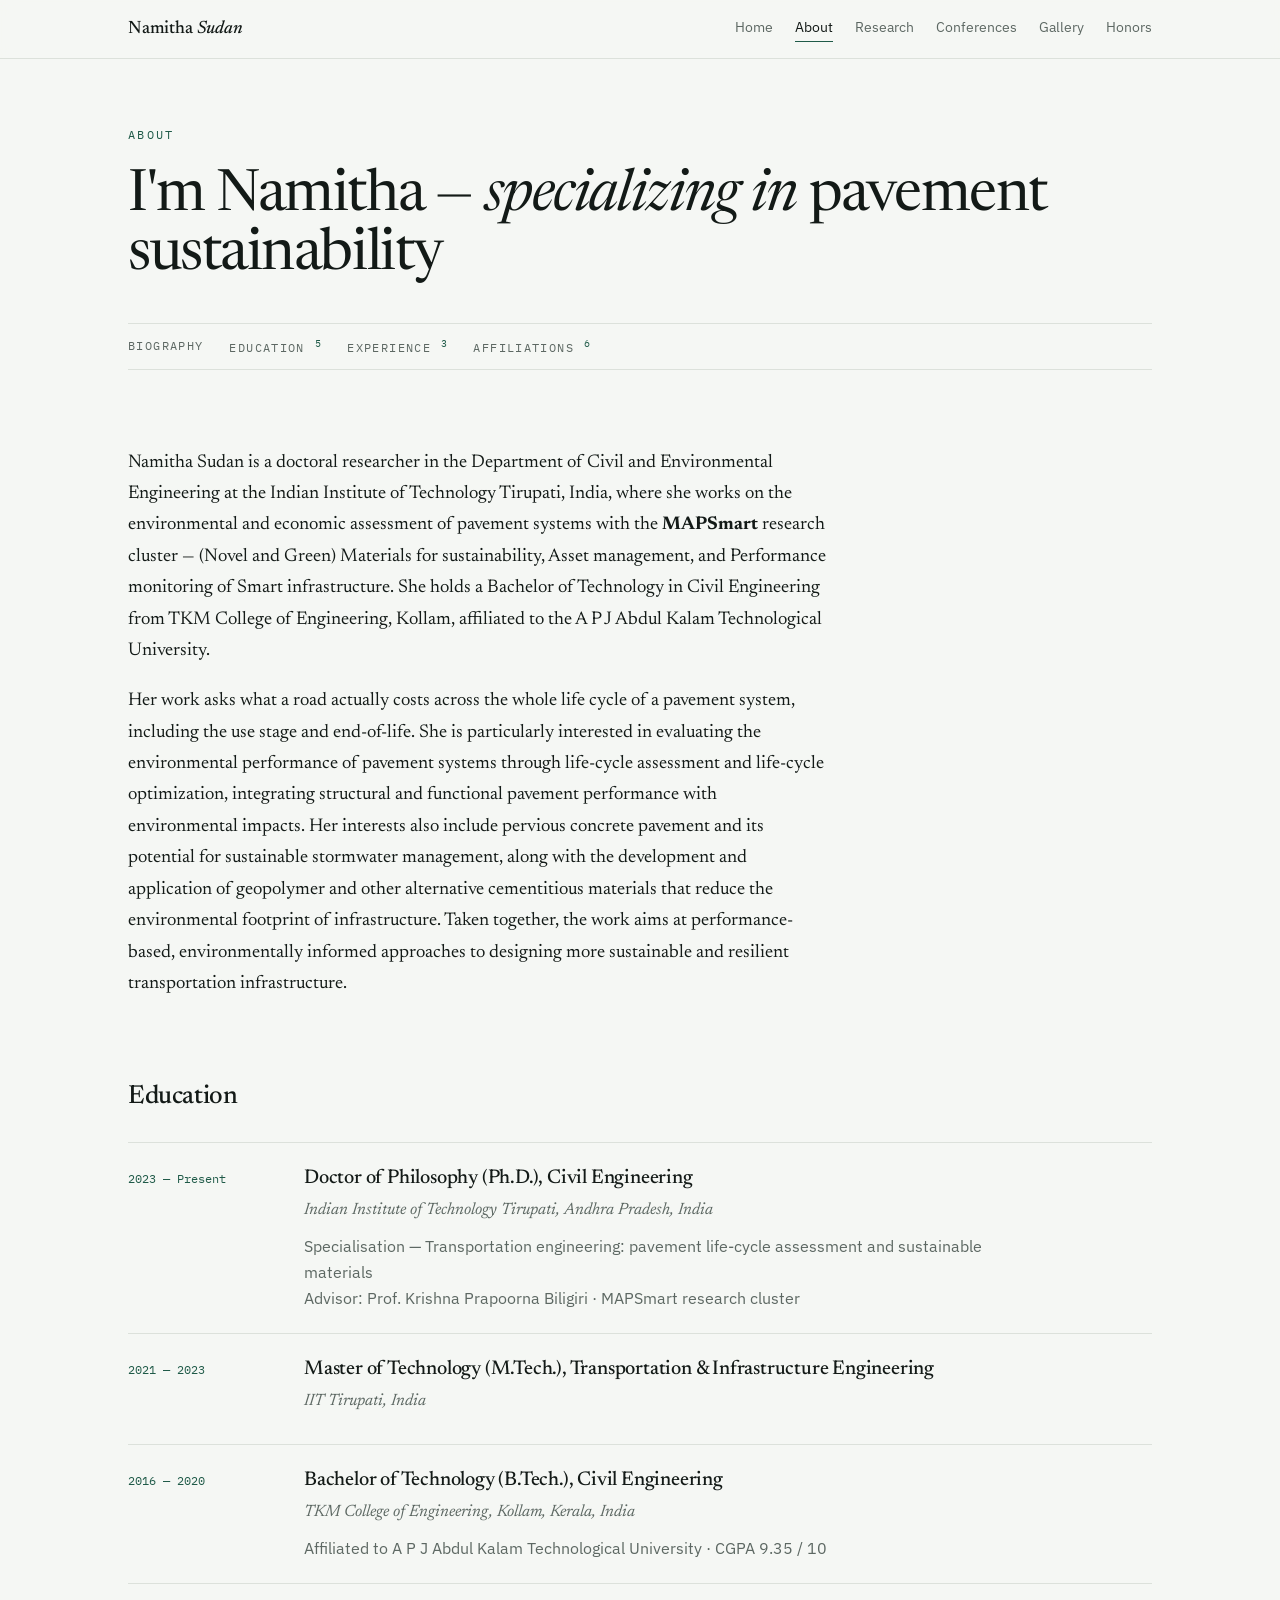
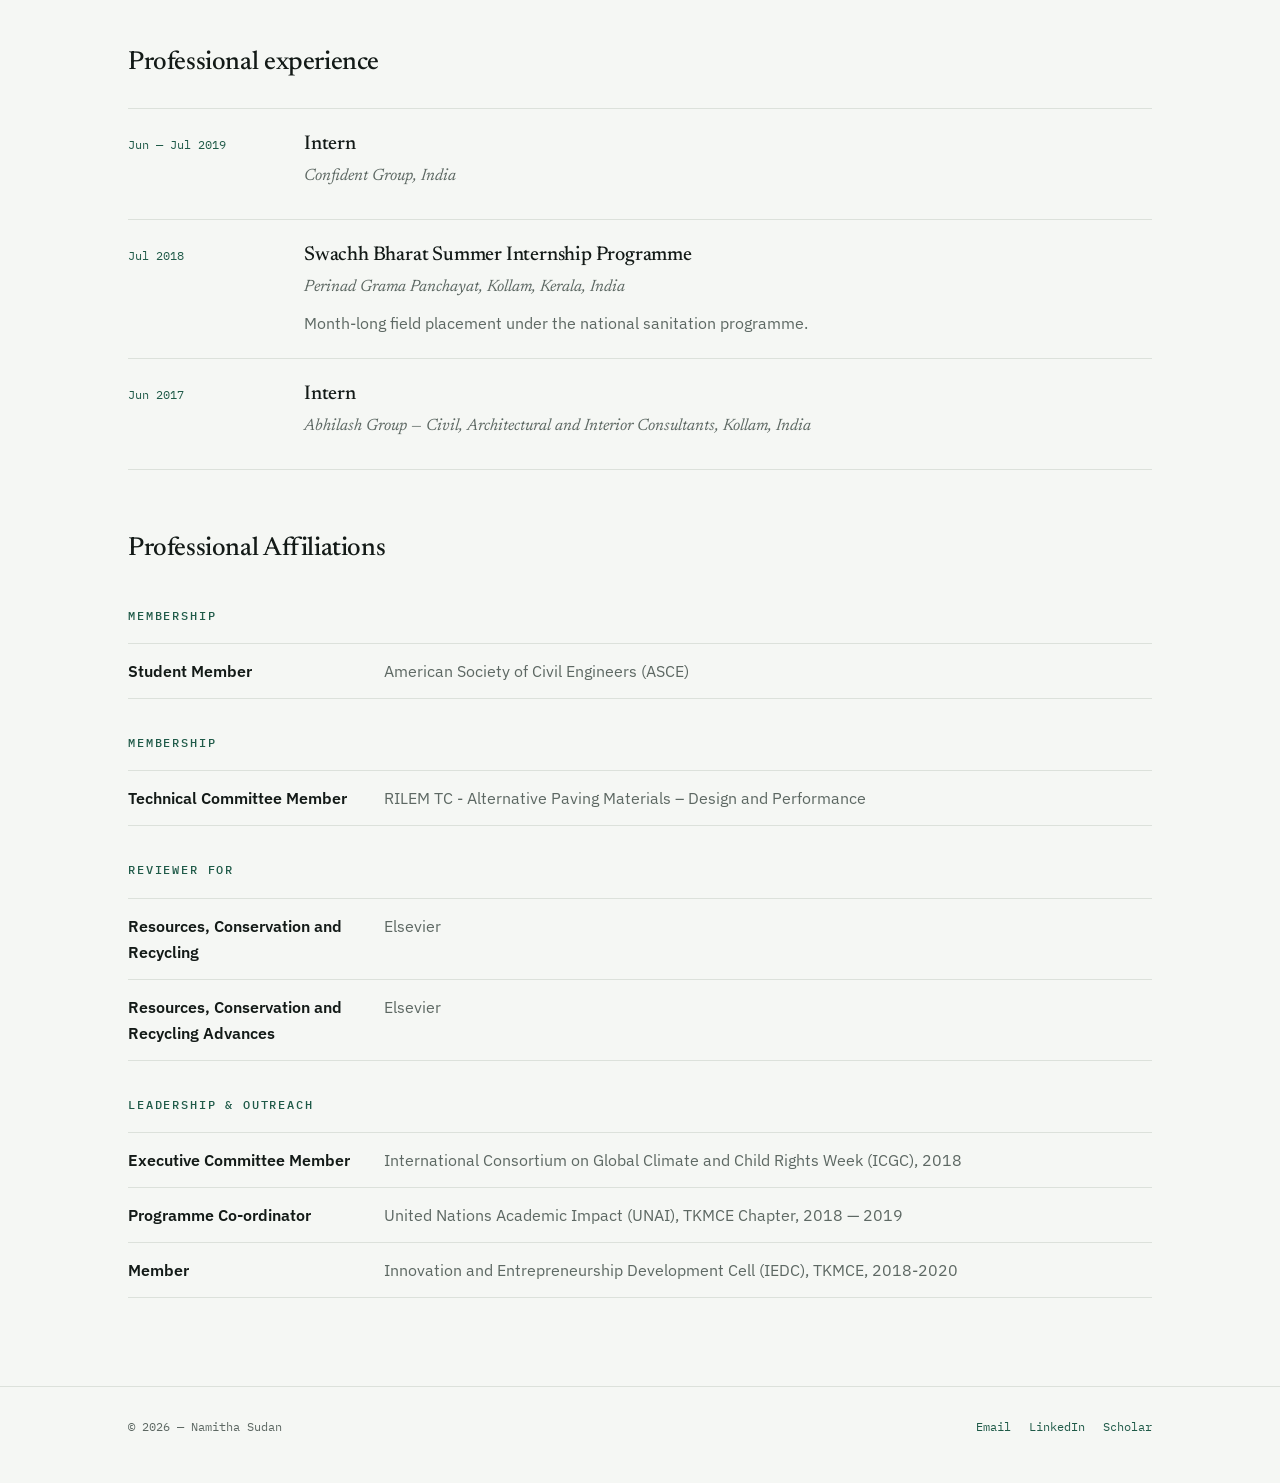
==== about.html @ 5803fe93 "Update about.html" ====
<!DOCTYPE html>
<html lang="en">
<head>
<meta charset="utf-8">
<meta name="viewport" content="width=device-width, initial-scale=1">
<title>About — Namitha Sudan</title>
<meta name="description" content="Biography, education, experience and professional affiliations of Namitha Sudan, civil engineering researcher.">
<link rel="preconnect" href="https://fonts.googleapis.com">
<link rel="preconnect" href="https://fonts.gstatic.com" crossorigin>
<link href="https://fonts.googleapis.com/css2?family=IBM+Plex+Mono:wght@400;500&family=IBM+Plex+Sans:wght@400;500;600&family=Newsreader:ital,opsz,wght@0,6..72,300..600;1,6..72,300..600&display=swap" rel="stylesheet">
<link rel="stylesheet" href="style.css">
</head>
<body>

<header class="top">
  <div class="wrap">
    <a class="sig" href="index.html">Namitha <em>Sudan</em></a>
    <nav class="menu" aria-label="Pages">
      <a href="index.html">Home</a>
      <a href="about.html" aria-current="page">About</a>
      <a href="research.html">Research</a>
      <a href="conferences.html">Conferences</a>
      <a href="gallery.html">Gallery</a>
      <a href="honors.html">Honors</a>
    </nav>
  </div>
</header>

<main class="wrap">
  <div class="pagehead">
    <p class="kicker">About</p>
    <h2 class="title">I'm Namitha — <em>specializing in</em> pavement sustainability</h2>

    <nav class="contents" aria-label="On this page">
      <a href="#bio">Biography</a>
      <a href="#education">Education <sup>5</sup></a>
      <a href="#experience">Experience <sup>3</sup></a>
      <a href="#affiliations">Affiliations <sup>6</sup></a>
    </nav>
  </div>

  <section id="bio" class="prose">
    <p>Namitha Sudan is a doctoral researcher in the Department of Civil and Environmental Engineering at the Indian Institute of Technology Tirupati, India, where she works on the environmental and economic assessment of pavement systems with the <strong>MAPSmart</strong> research cluster — (Novel and Green) Materials for sustainability, Asset management, and Performance monitoring of Smart infrastructure. She holds a Bachelor of Technology in Civil Engineering from TKM College of Engineering, Kollam, affiliated to the A P J Abdul Kalam Technological University.</p>
    <p>Her work asks what a road actually costs across the whole life cycle of a pavement system, including the use stage and end-of-life. She is particularly interested in evaluating the environmental performance of pavement systems through life-cycle assessment and life-cycle optimization, integrating structural and functional pavement performance with environmental impacts. Her interests also include pervious concrete pavement and its potential for sustainable stormwater management, along with the development and application of geopolymer and other alternative cementitious materials that reduce the environmental footprint of infrastructure. Taken together, the work aims at performance-based, environmentally informed approaches to designing more sustainable and resilient transportation infrastructure.</p>
  </section>

  <section id="education">
    <h3 class="sec">Education</h3>
    <ul class="entries">
      <li>
        <div class="meta">2023 — Present</div>
        <div class="body">
          <h5>Doctor of Philosophy (Ph.D.), Civil Engineering</h5>
          <p class="where">Indian Institute of Technology Tirupati, Andhra Pradesh, India</p>
          <p class="note">Specialisation — Transportation engineering: pavement life-cycle assessment and sustainable materials<br>Advisor: Prof. Krishna Prapoorna Biligiri · MAPSmart research cluster</p>
        </div>
      </li>
      <li>
        <div class="meta">2021 — 2023</div>
        <div class="body">
          <h5>Master of Technology (M.Tech.), Transportation & Infrastructure Engineering</h5>
          <!-- EDIT: add your M.Tech institution, specialisation and supervisor here -->
          <p class="where">IIT Tirupati, India</p>
        </div>
      </li>
      <li>
        <div class="meta">2016 — 2020</div>
        <div class="body">
          <h5>Bachelor of Technology (B.Tech.), Civil Engineering</h5>
          <p class="where">TKM College of Engineering, Kollam, Kerala, India</p>
          <p class="note">Affiliated to A P J Abdul Kalam Technological University · CGPA 9.35 / 10</p>
        </div>
      </li>
      </li>
    </ul>
  </section>

  <section id="experience">
    <h3 class="sec">Professional experience</h3>
    <ul class="entries">
      <li>
        <div class="meta">Jun — Jul 2019</div>
        <div class="body">
          <h5>Intern</h5>
          <p class="where">Confident Group, India</p>
        </div>
      </li>
      <li>
        <div class="meta">Jul 2018</div>
        <div class="body">
          <h5>Swachh Bharat Summer Internship Programme</h5>
          <p class="where">Perinad Grama Panchayat, Kollam, Kerala, India</p>
          <p class="note">Month-long field placement under the national sanitation programme.</p>
        </div>
      </li>
      <li>
        <div class="meta">Jun 2017</div>
        <div class="body">
          <h5>Intern</h5>
          <p class="where">Abhilash Group — Civil, Architectural and Interior Consultants, Kollam, India</p>
        </div>
      </li>
    </ul>
  </section>

  <section id="affiliations">
    <h3 class="sec">Professional Affiliations</h3>

    <h4 class="sub">Membership</h4>
    <ul class="pairs">
      <li><strong>Student Member</strong> <span>American Society of Civil Engineers (ASCE)</span></li>
    </ul>
    
    <h4 class="sub">Membership</h4>
    <ul class="pairs">
      <li><strong>Technical Committee Member</strong> <span>RILEM TC - Alternative Paving Materials – Design and Performance</span></li>
    </ul>

    <h4 class="sub">Reviewer for</h4>
    <ul class="pairs">
      <li><strong>Resources, Conservation and Recycling</strong> <span>Elsevier</span></li>
      <li><strong>Resources, Conservation and Recycling Advances</strong> <span>Elsevier</span></li>
    </ul>

    <h4 class="sub">Leadership &amp; outreach</h4>
    <ul class="pairs">
      <li><strong>Executive Committee Member</strong> <span>International Consortium on Global Climate and Child Rights Week (ICGC), 2018</span></li>
      <li><strong>Programme Co-ordinator</strong> <span>United Nations Academic Impact (UNAI), TKMCE Chapter, 2018 — 2019</span></li>
      <li><strong>Member</strong> <span>Innovation and Entrepreneurship Development Cell (IEDC), TKMCE, 2018-2020</span></li>
    </ul>
  </section>
</main>

<footer>
  <div class="wrap">
    <span>© <span class="yr">2026</span> — Namitha Sudan</span>
    <nav>
      <a href="mailto:namithasudan@gmail.com">Email</a>
      <a href="https://www.linkedin.com/in/namitha-s-a94753147/">LinkedIn</a>
      <a href="https://scholar.google.com/citations?user=CbE-fbQAAAAJ&amp;hl=en">Scholar</a>
    </nav>
  </div>
</footer>

<script>document.querySelectorAll('.yr').forEach(e=>e.textContent=new Date().getFullYear());</script>
</body>
</html>
---- style.css ----
/* ==========================================================
   Shared styles for all five pages. You rarely need to touch
   this file — edit the .html pages instead. To change the
   accent colour, edit --spruce below.
   ========================================================== */

:root{
  --paper:#F5F7F4;
  --white:#FFFFFF;
  --ink:#131A17;
  --graphite:#5D6863;
  --hair:#DCE1DB;
  --spruce:#1F5A48;
  --spruce-soft:#E9F0EB;

  --serif:"Newsreader",Georgia,serif;
  --sans:"IBM Plex Sans",system-ui,sans-serif;
  --mono:"IBM Plex Mono",ui-monospace,monospace;

  --wrap:1080px;
}

*{box-sizing:border-box}
html{scroll-behavior:smooth}
body{
  margin:0;
  background:var(--paper);
  color:var(--ink);
  font-family:var(--sans);
  font-size:16.5px;
  line-height:1.68;
  -webkit-font-smoothing:antialiased;
}
img{max-width:100%;display:block}
a{color:inherit}
:focus-visible{outline:2.5px solid var(--spruce);outline-offset:3px}

.wrap{max-width:var(--wrap);margin:0 auto;padding:0 28px}

/* ---------- header ---------- */
.top{
  position:sticky;top:0;z-index:20;
  background:rgba(245,247,244,.92);
  backdrop-filter:blur(8px);
  border-bottom:1px solid var(--hair);
}
.top .wrap{
  display:flex;align-items:center;justify-content:space-between;
  gap:20px;padding-top:14px;padding-bottom:14px;
}
.sig{
  font-family:var(--serif);
  font-size:18px;font-weight:500;
  letter-spacing:-.01em;
  text-decoration:none;
}
.sig em{font-style:italic}
.menu{display:flex;gap:22px;flex-wrap:wrap}
.menu a{
  font-size:14px;text-decoration:none;color:var(--graphite);
  padding-bottom:2px;border-bottom:1.5px solid transparent;
  transition:color .18s,border-color .18s;
}
.menu a:hover{color:var(--ink)}
.menu a[aria-current="page"]{color:var(--ink);border-bottom-color:var(--spruce)}

/* ---------- hero (home) ---------- */
.hero{
  display:grid;grid-template-columns:1.15fr .85fr;
  gap:60px;align-items:center;
  padding:82px 0 96px;
}
.kicker{
  font-family:var(--mono);
  font-size:11.5px;text-transform:uppercase;letter-spacing:.2em;
  color:var(--spruce);margin:0 0 22px;
}
h1{
  font-family:var(--serif);
  font-weight:400;
  font-size:clamp(50px,8.2vw,92px);
  line-height:.95;letter-spacing:-.03em;
  margin:0 0 26px;
}
h1 em{font-style:italic;display:block}
.tagline{
  font-family:var(--serif);
  font-size:clamp(20px,2.5vw,27px);
  line-height:1.35;font-weight:300;
  color:var(--ink);
  max-width:26ch;margin:0 0 34px;
}
.links{display:flex;flex-wrap:wrap;gap:10px;list-style:none;margin:0;padding:0}
.links a{
  display:inline-block;
  font-family:var(--mono);font-size:12.5px;
  text-decoration:none;
  padding:8px 15px;
  border:1px solid var(--hair);border-radius:99px;
  background:var(--white);
  transition:border-color .18s,color .18s;
}
.links a:hover{border-color:var(--spruce);color:var(--spruce)}

.portrait{
  border:1px solid var(--hair);
  padding:9px;background:var(--white);
}
.portrait img{aspect-ratio:4/5;object-fit:cover;width:100%;background:var(--spruce-soft)}

/* ---------- page head ---------- */
.pagehead{padding:66px 0 0}
h2.title{
  font-family:var(--serif);font-weight:400;
  font-size:clamp(34px,5.4vw,58px);
  line-height:1.02;letter-spacing:-.025em;
  margin:0 0 22px;
}
h2.title em{font-style:italic}
.intro{
  font-size:17px;color:var(--graphite);
  max-width:66ch;margin:0 0 16px;
}
.intro a{color:var(--spruce)}

/* signature element: contents rail with real item counts */
.contents{
  display:flex;flex-wrap:wrap;gap:0 26px;
  border-top:1px solid var(--hair);border-bottom:1px solid var(--hair);
  margin:38px 0 0;padding:12px 0;
  font-family:var(--mono);font-size:11.5px;
  text-transform:uppercase;letter-spacing:.12em;
}
.contents a{text-decoration:none;color:var(--graphite)}
.contents a:hover{color:var(--ink)}
.contents sup{color:var(--spruce);font-size:9.5px;letter-spacing:0;margin-left:2px}

/* ---------- sections ---------- */
section{padding:58px 0 0}
h3.sec{
  font-family:var(--serif);font-weight:500;
  font-size:26px;letter-spacing:-.015em;
  margin:0 0 6px;
}
h4.sub{
  font-family:var(--mono);font-weight:500;
  font-size:11.5px;text-transform:uppercase;letter-spacing:.16em;
  color:var(--spruce);
  margin:34px 0 0;
}
p{color:var(--graphite);max-width:70ch}
.prose p{font-family:var(--serif);font-size:18.5px;line-height:1.7;color:var(--ink)}
.prose a{color:var(--spruce)}

/* entry list — used for education, publications, talks, honors */
.entries{list-style:none;margin:22px 0 0;padding:0}
.entries li{
  display:grid;grid-template-columns:150px 1fr;gap:26px;
  padding:22px 0;border-top:1px solid var(--hair);
}
.entries li:last-child{border-bottom:1px solid var(--hair)}
.meta{
  font-family:var(--mono);font-size:12px;line-height:1.6;
  color:var(--spruce);padding-top:4px;
}
.meta span{display:block;color:var(--graphite)}
.body h5{
  font-family:var(--serif);font-weight:500;
  font-size:20px;line-height:1.32;letter-spacing:-.01em;
  margin:0 0 6px;
}
.body .where{
  font-family:var(--serif);font-style:italic;
  font-size:16.5px;color:var(--graphite);margin:0 0 6px;
}
.body .who{
  font-family:var(--mono);font-size:12px;
  color:var(--graphite);margin:0;
}
.body .note{font-size:15.5px;margin:8px 0 0}
.body ul{margin:6px 0 0;padding-left:18px;color:var(--graphite);font-size:15.5px}
.read{
  display:inline-block;margin-top:10px;
  font-family:var(--mono);font-size:11.5px;
  text-transform:uppercase;letter-spacing:.1em;
  color:var(--spruce);text-decoration:none;
  border-bottom:1px solid var(--spruce);
}

/* simple two-column pairs — affiliations */
.pairs{list-style:none;margin:18px 0 0;padding:0}
.pairs li{
  display:grid;grid-template-columns:230px 1fr;gap:26px;
  padding:14px 0;border-top:1px solid var(--hair);
  font-size:15.5px;
}
.pairs li:last-child{border-bottom:1px solid var(--hair)}
.pairs strong{font-weight:600}
.pairs span{color:var(--graphite)}

.tags{display:flex;flex-wrap:wrap;gap:8px;list-style:none;margin:20px 0 0;padding:0}
.tags li{
  font-family:var(--mono);font-size:12.5px;
  padding:6px 13px;background:var(--white);
  border:1px solid var(--hair);border-radius:3px;
}

/* ---------- footer ---------- */
footer{
  margin-top:88px;
  border-top:1px solid var(--hair);
  padding:30px 0 46px;
}
footer .wrap{
  display:flex;flex-wrap:wrap;gap:16px 26px;
  align-items:center;justify-content:space-between;
  font-family:var(--mono);font-size:12px;color:var(--graphite);
}
footer a{color:var(--spruce);text-decoration:none}
footer nav{display:flex;gap:18px;flex-wrap:wrap}

/* ---------- responsive ---------- */
@media (max-width:820px){
  .hero{grid-template-columns:1fr;gap:38px;padding:44px 0 60px}
  .portrait{max-width:300px}
  .entries li,.pairs li{grid-template-columns:1fr;gap:8px}
  .meta{padding-top:0}
  .top .wrap{flex-direction:column;align-items:flex-start;gap:10px}
  .menu{gap:16px}
  .pagehead{padding-top:40px}
}

@media (prefers-reduced-motion:reduce){
  html{scroll-behavior:auto}
  *{transition:none!important}
}

@media print{
  .top,.contents,footer nav{display:none}
  body{background:#fff;font-size:11pt}
}
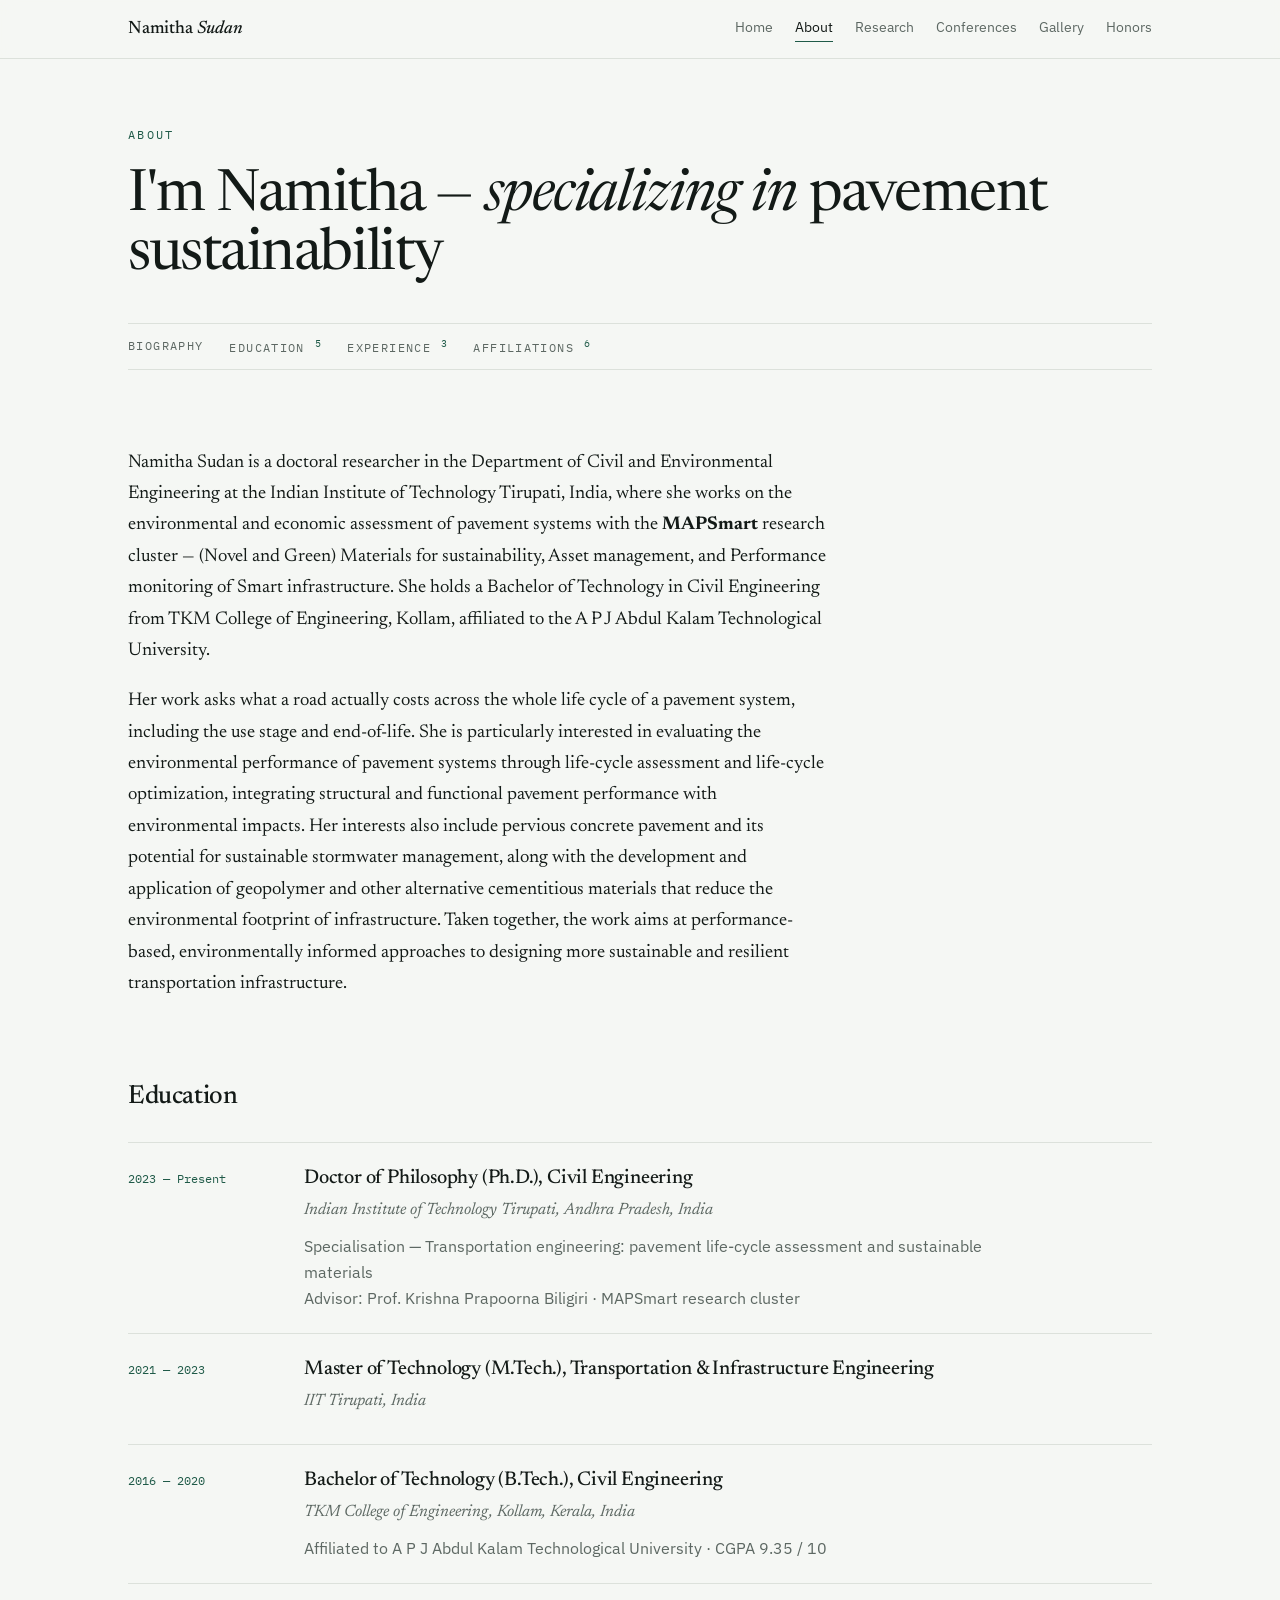
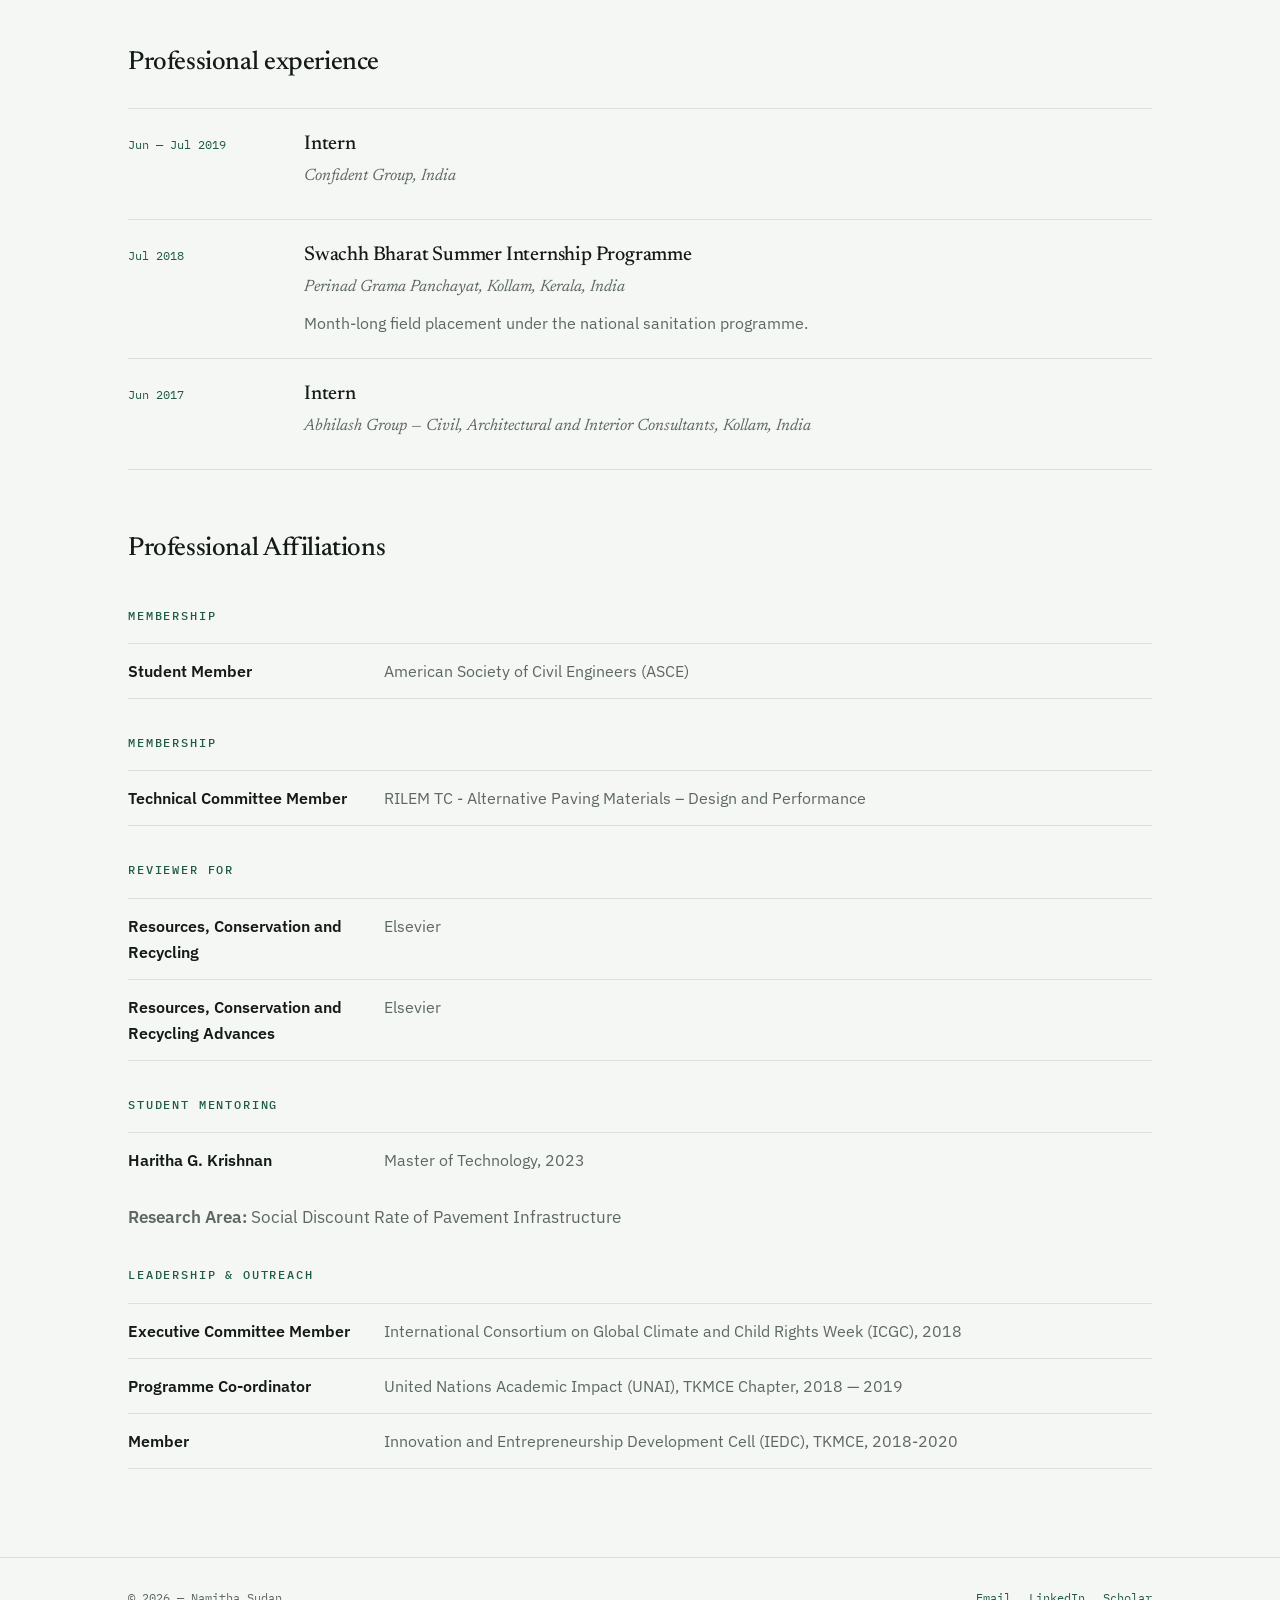
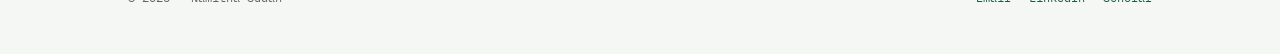
==== commit 92d63d15: "Update about.html" ====
--- a/about.html
+++ b/about.html
@@ -121,7 +121,11 @@
       <li><strong>Resources, Conservation and Recycling</strong> <span>Elsevier</span></li>
       <li><strong>Resources, Conservation and Recycling Advances</strong> <span>Elsevier</span></li>
     </ul>
-
+    <h4 class="sub">Student Mentoring</h4>
+    <ul class="pairs">
+      <li><strong>Haritha G. Krishnan</strong> <span>Master of Technology, 2023</span></li>
+      <p class="note"><strong>Research Area:</strong> <span> Social Discount Rate of Pavement Infrastructure<span></p>
+    </ul>
     <h4 class="sub">Leadership &amp; outreach</h4>
     <ul class="pairs">
       <li><strong>Executive Committee Member</strong> <span>International Consortium on Global Climate and Child Rights Week (ICGC), 2018</span></li>
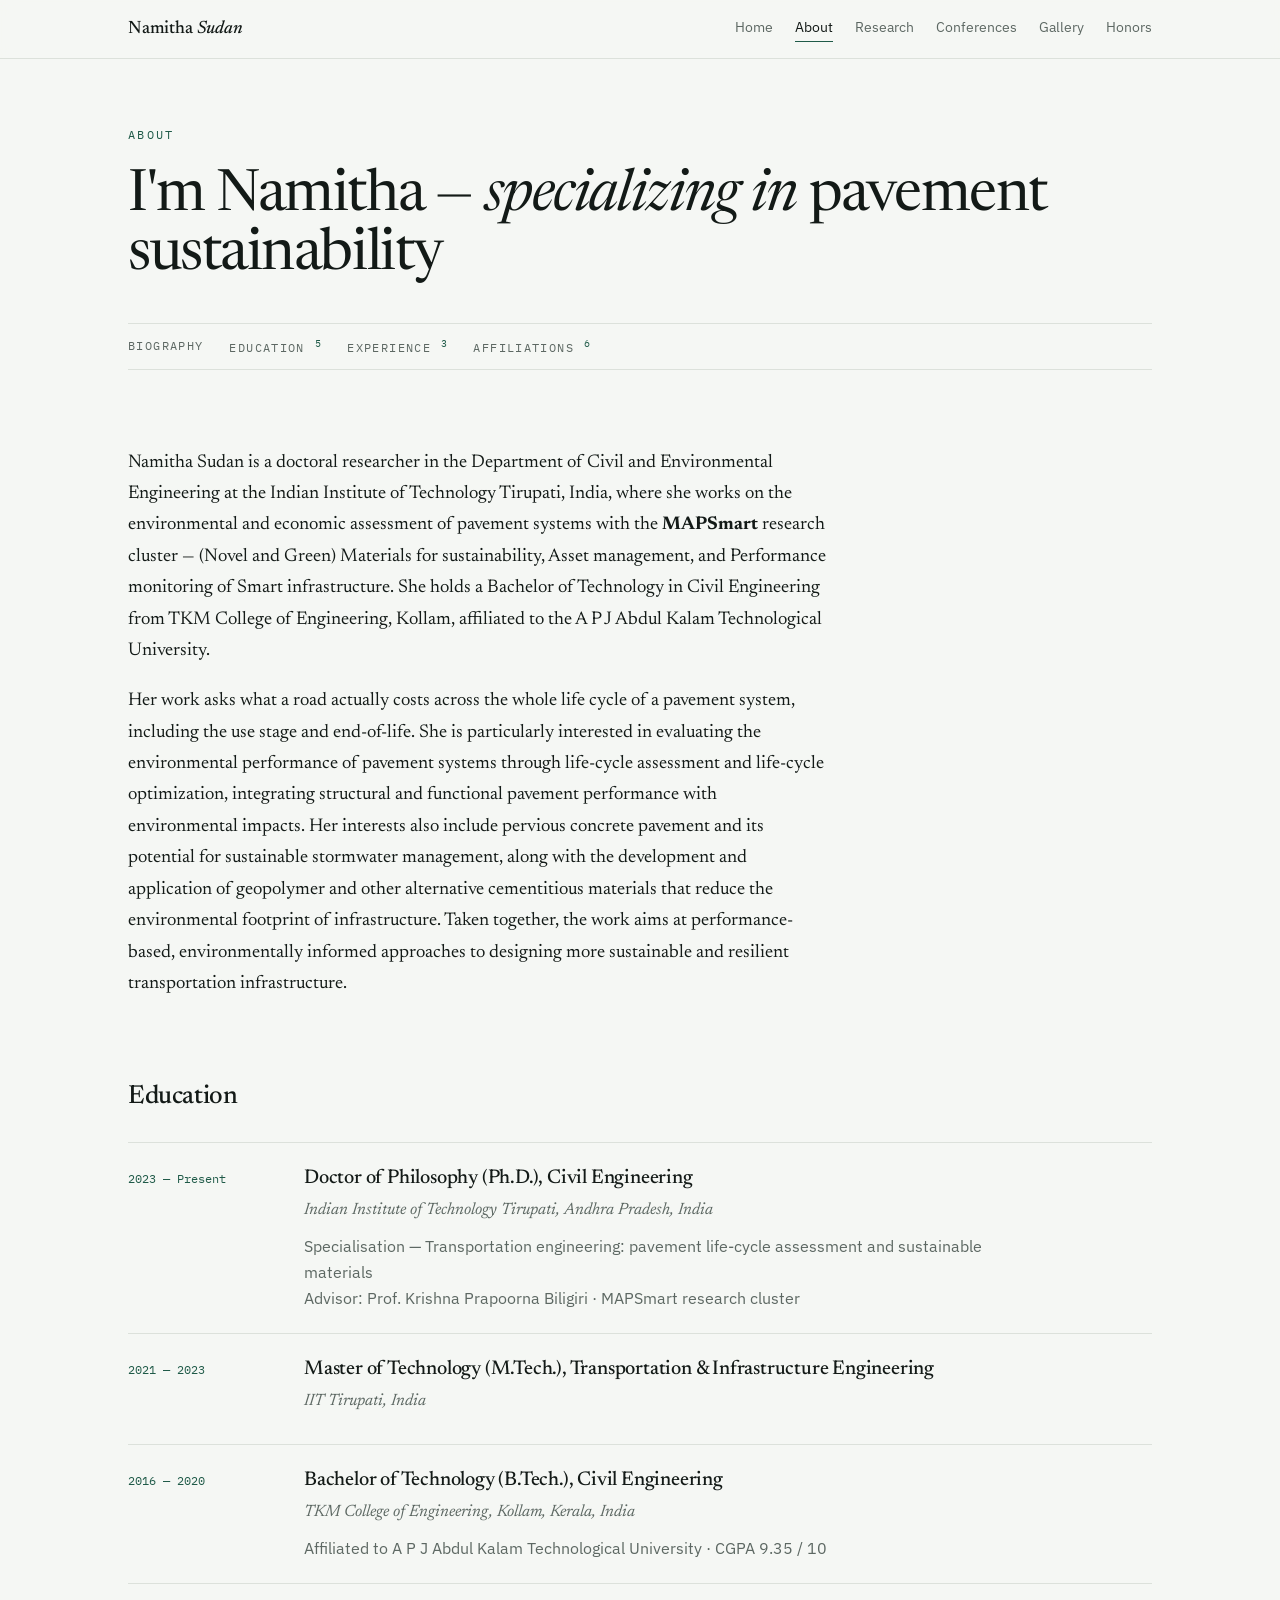
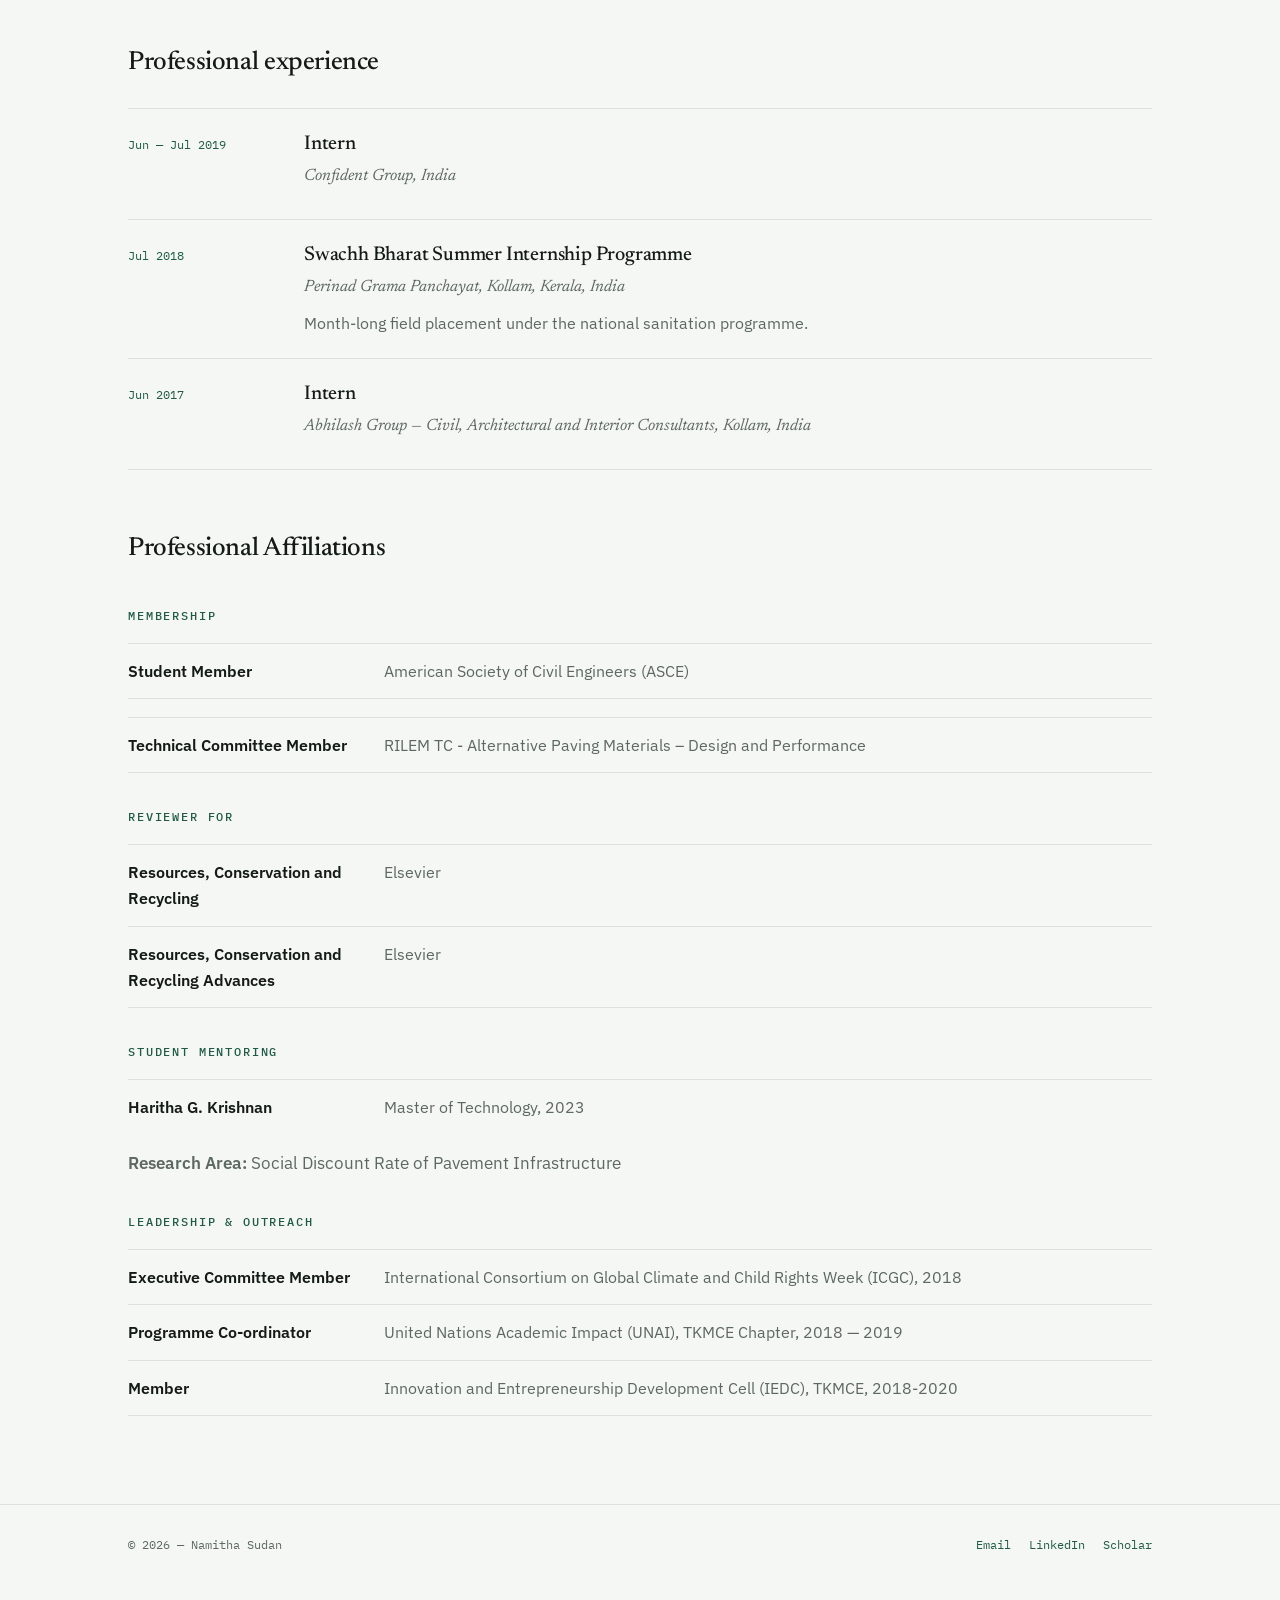
==== commit 57cef55b: "Update about.html" ====
--- a/about.html
+++ b/about.html
@@ -110,8 +110,6 @@
     <ul class="pairs">
       <li><strong>Student Member</strong> <span>American Society of Civil Engineers (ASCE)</span></li>
     </ul>
-    
-    <h4 class="sub">Membership</h4>
     <ul class="pairs">
       <li><strong>Technical Committee Member</strong> <span>RILEM TC - Alternative Paving Materials – Design and Performance</span></li>
     </ul>
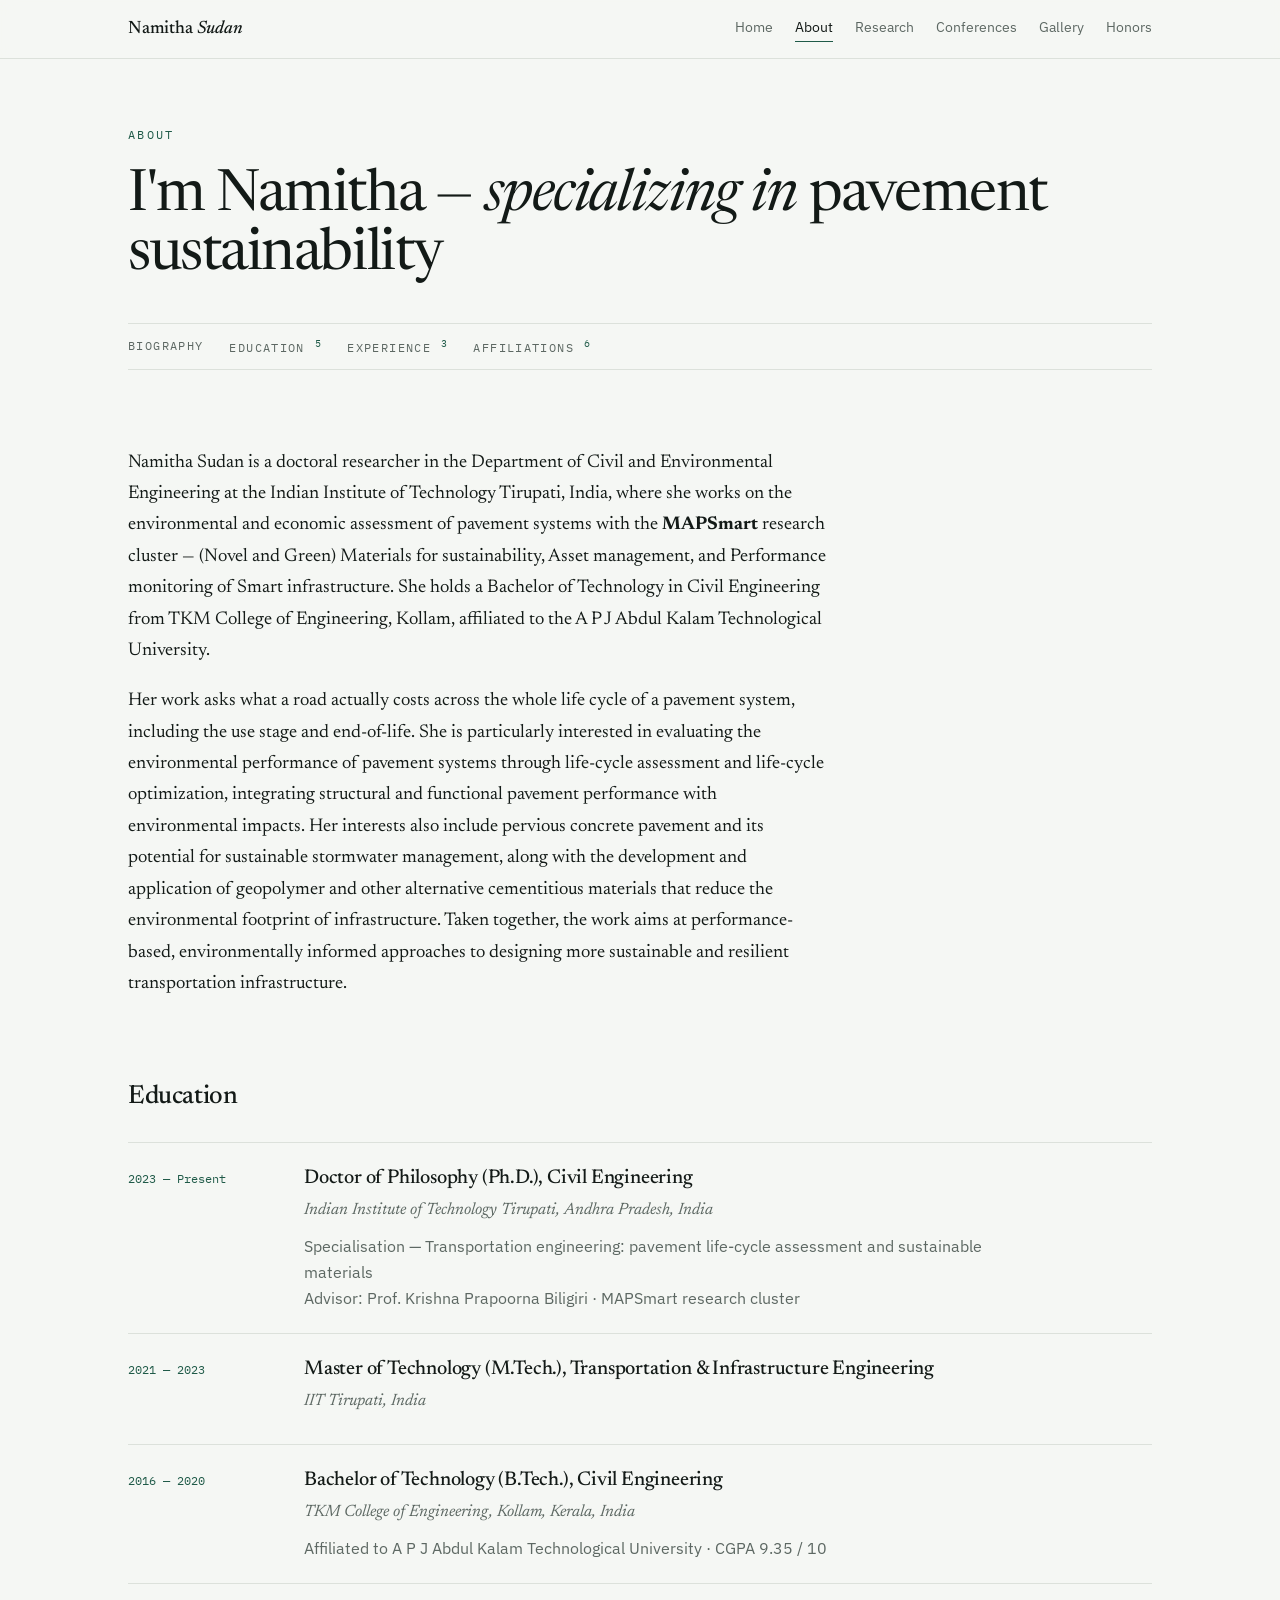
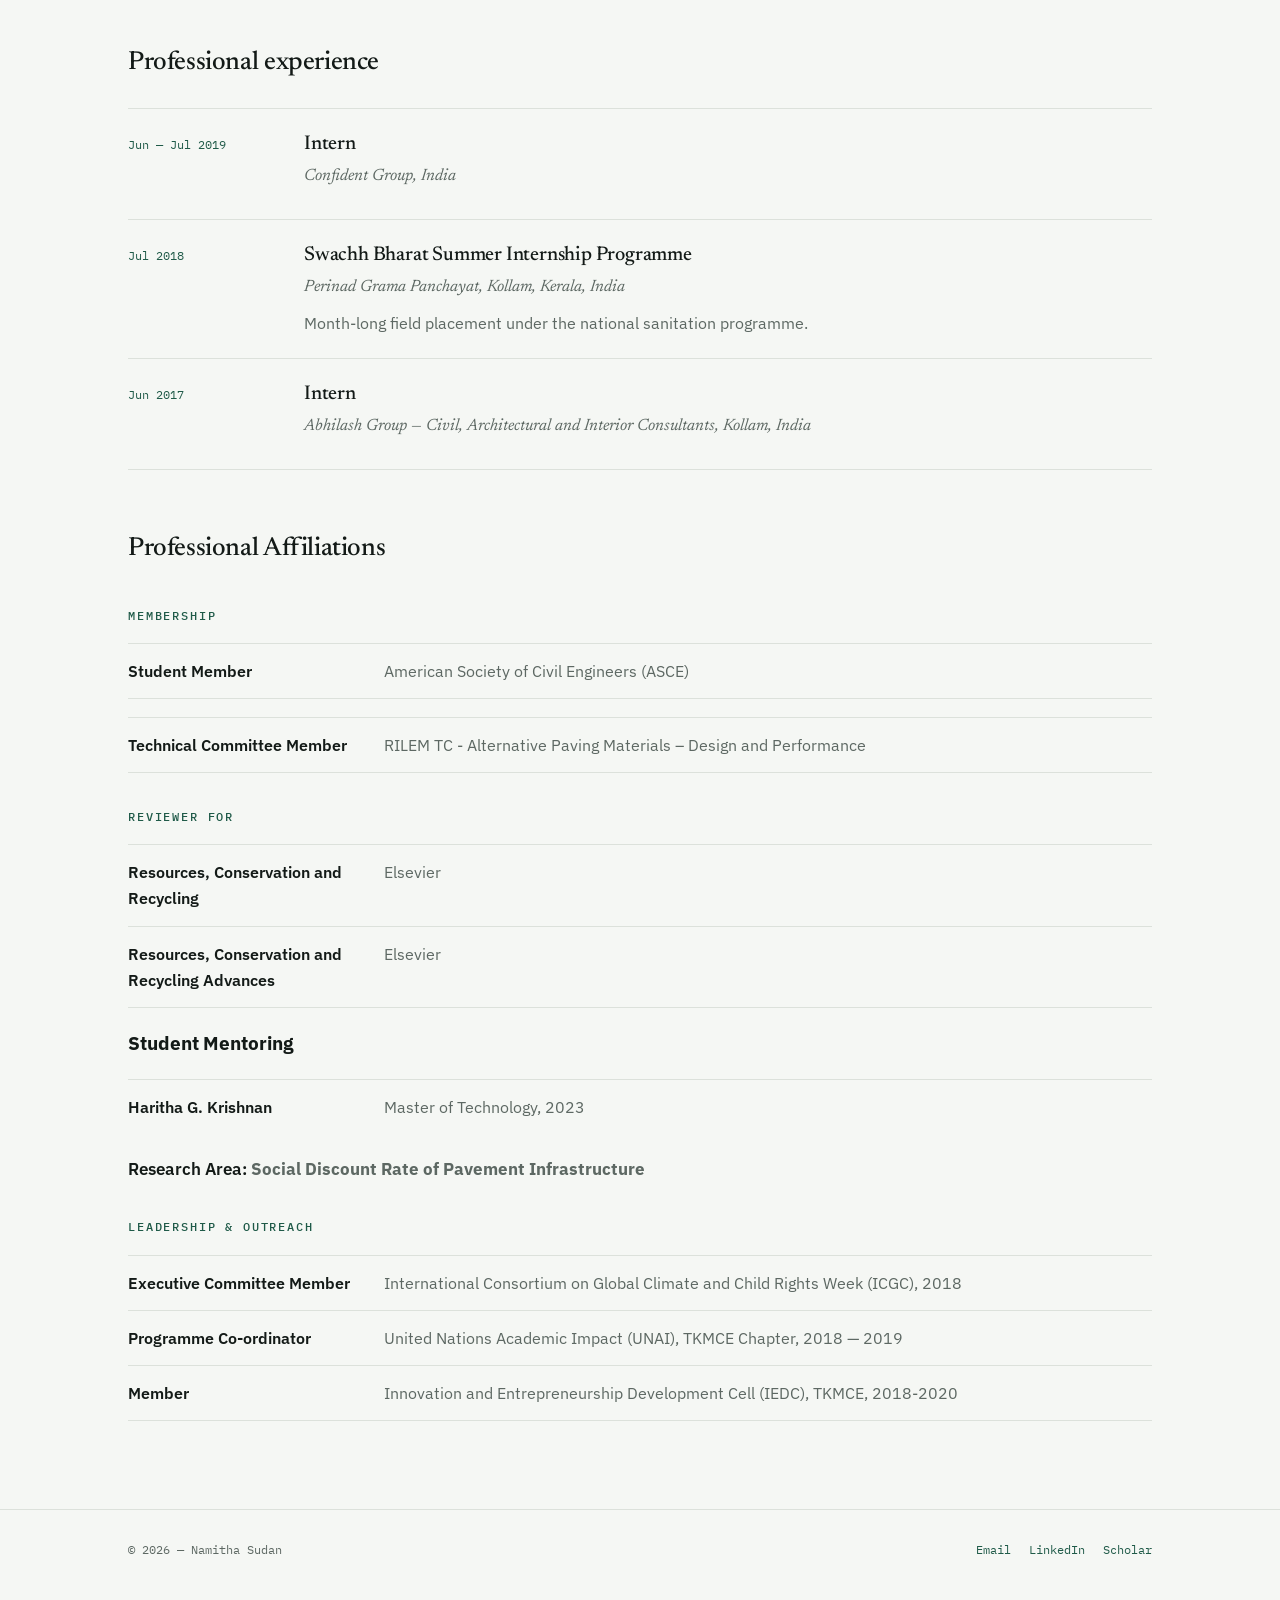
==== commit f939978d: "Update about.html" ====
--- a/about.html
+++ b/about.html
@@ -119,10 +119,10 @@
       <li><strong>Resources, Conservation and Recycling</strong> <span>Elsevier</span></li>
       <li><strong>Resources, Conservation and Recycling Advances</strong> <span>Elsevier</span></li>
     </ul>
-    <h4 class="sub">Student Mentoring</h4>
+    <h3 class="sub">Student Mentoring</h4>
     <ul class="pairs">
       <li><strong>Haritha G. Krishnan</strong> <span>Master of Technology, 2023</span></li>
-      <p class="note"><strong>Research Area:</strong> <span> Social Discount Rate of Pavement Infrastructure<span></p>
+      <h4 class="note"><strong>Research Area:</strong> <span> Social Discount Rate of Pavement Infrastructure<span></h4>
     </ul>
     <h4 class="sub">Leadership &amp; outreach</h4>
     <ul class="pairs">
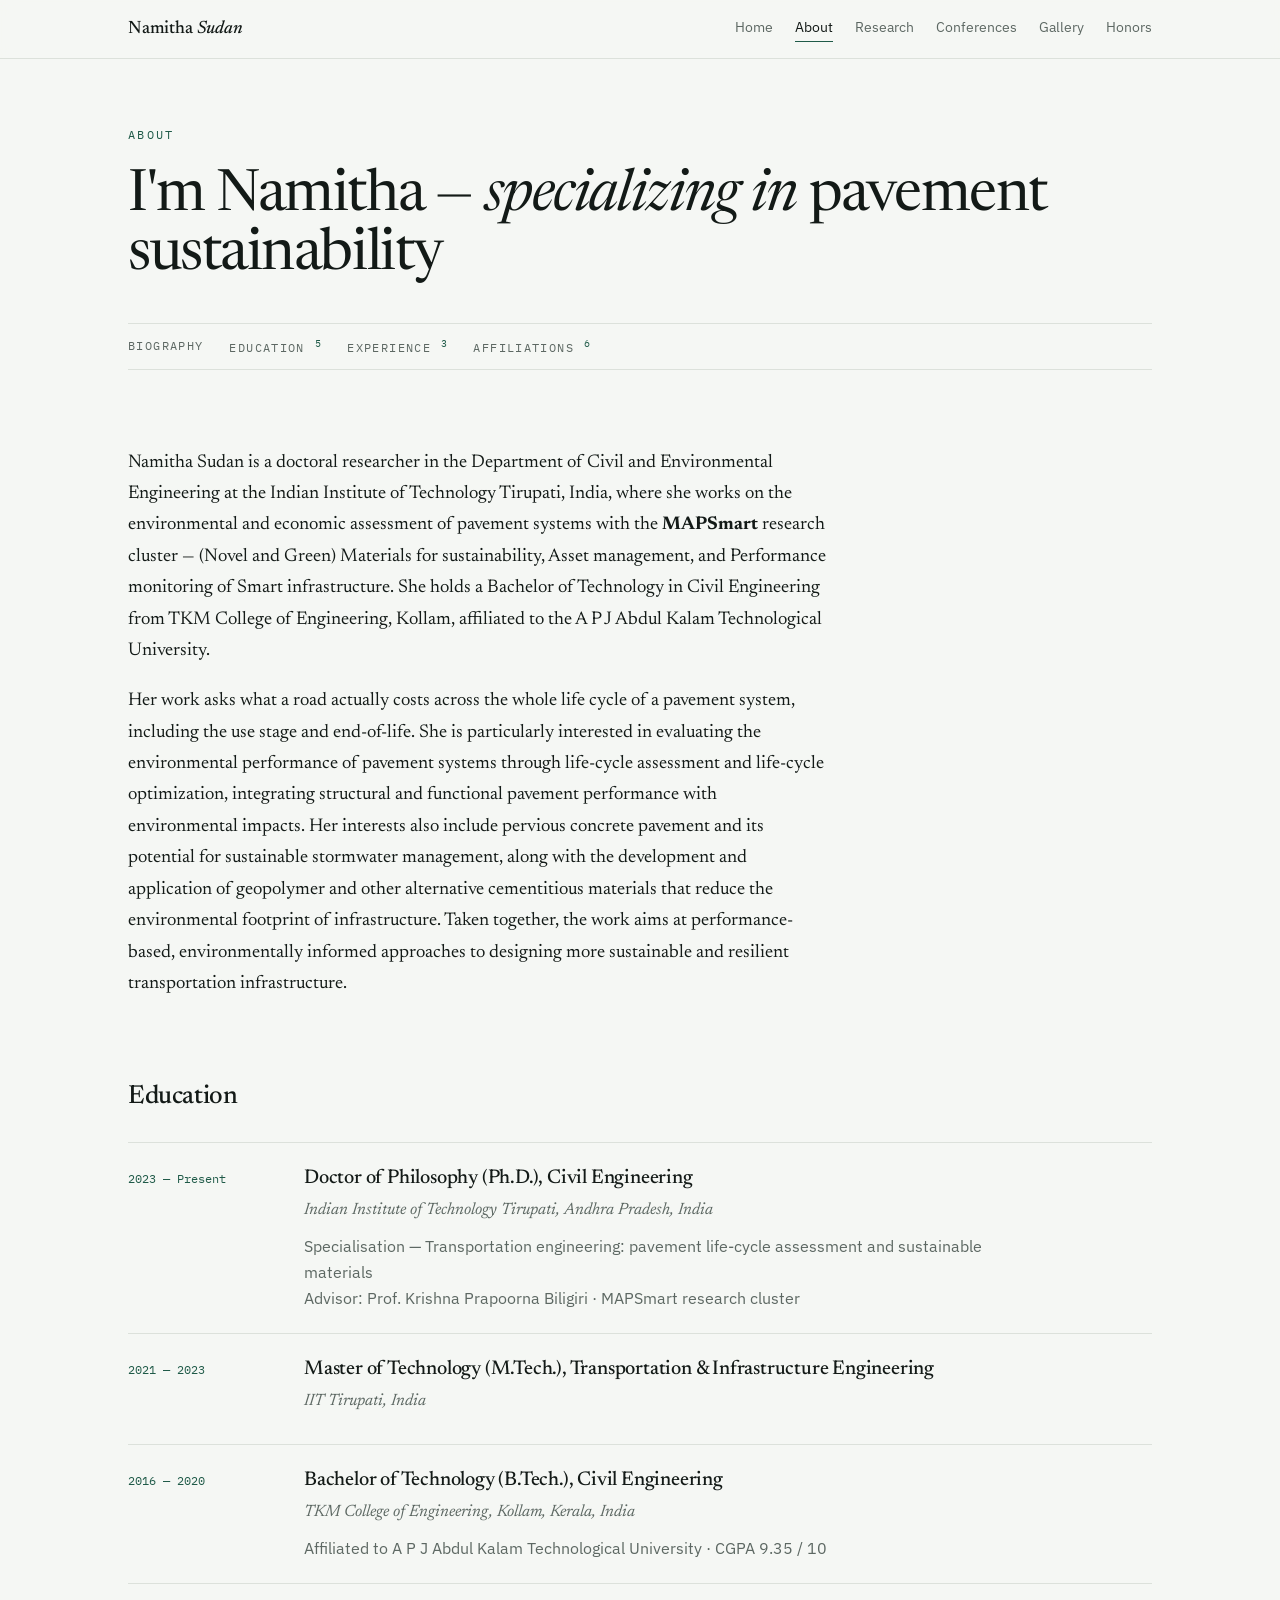
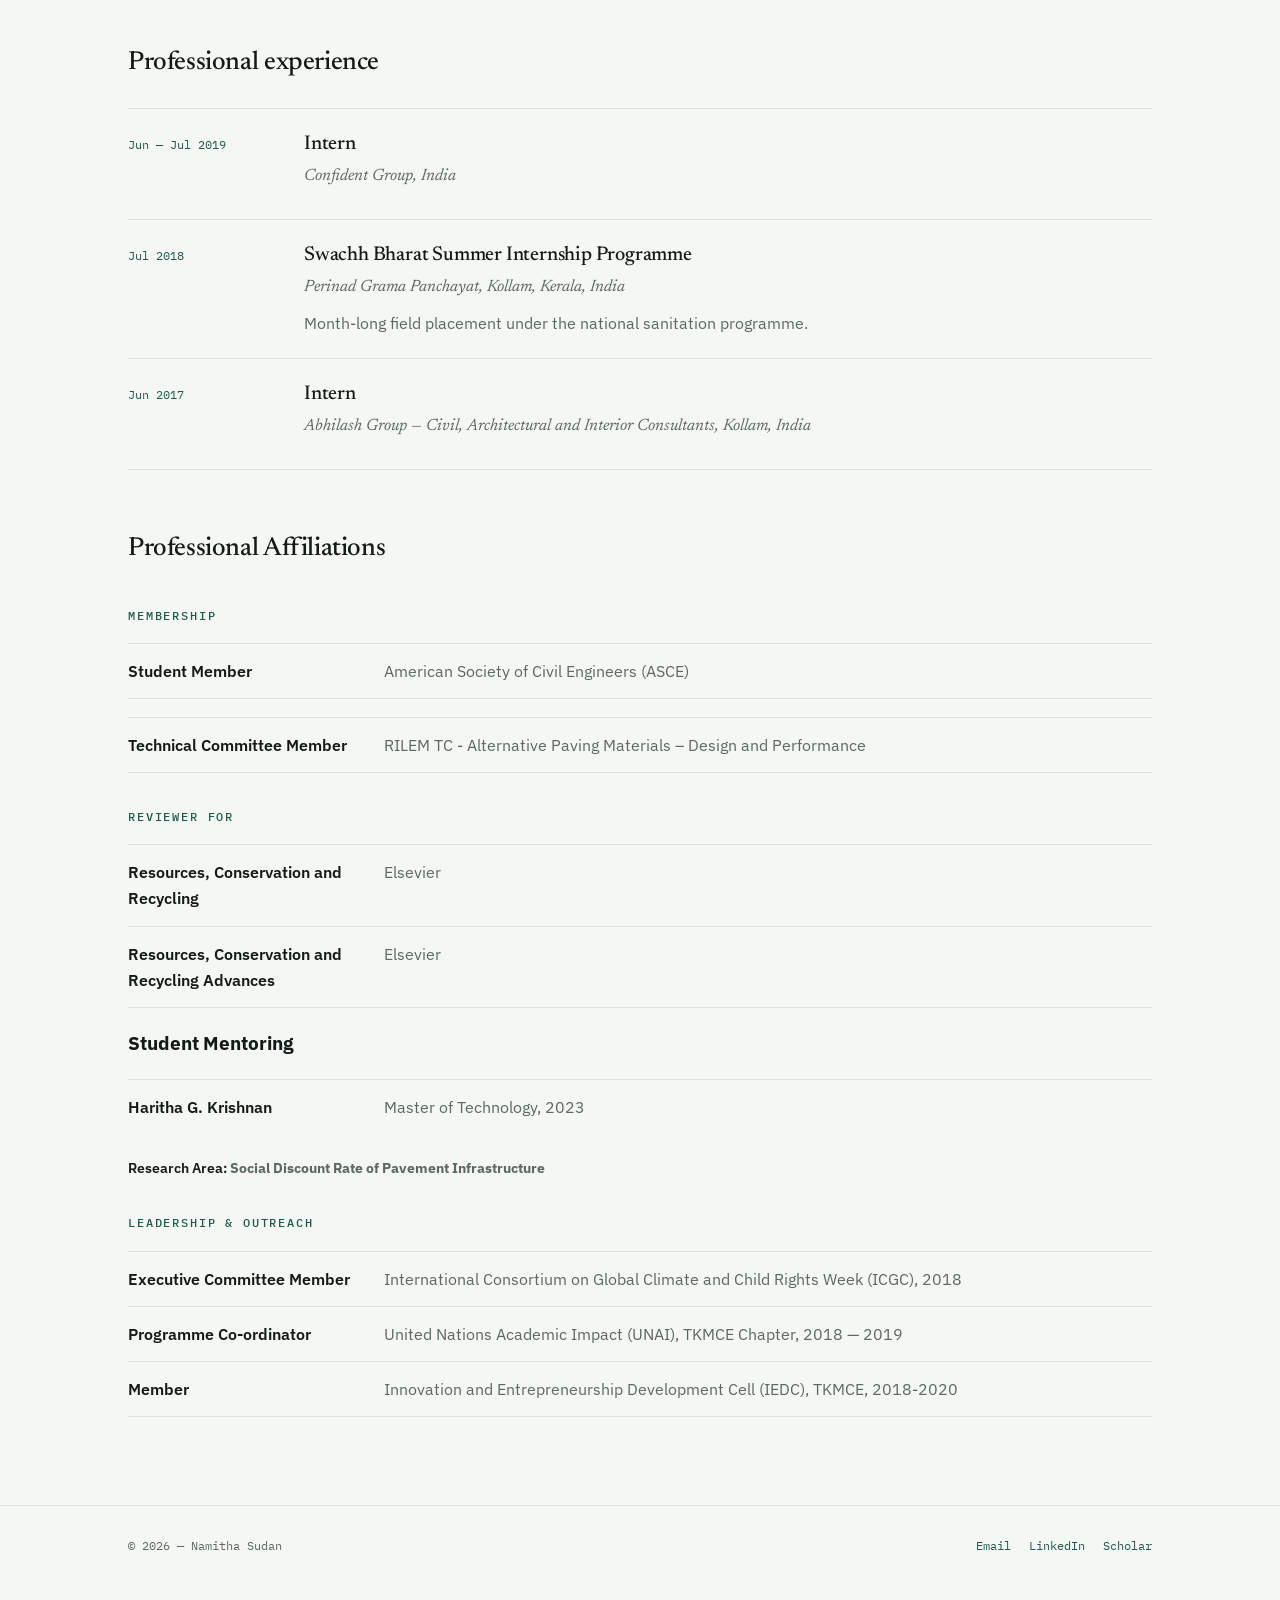
==== commit 58e9295c: "Update about.html" ====
--- a/about.html
+++ b/about.html
@@ -122,7 +122,7 @@
     <h3 class="sub">Student Mentoring</h4>
     <ul class="pairs">
       <li><strong>Haritha G. Krishnan</strong> <span>Master of Technology, 2023</span></li>
-      <h4 class="note"><strong>Research Area:</strong> <span> Social Discount Rate of Pavement Infrastructure<span></h4>
+      <h5 class="note"><strong>Research Area:</strong> <span> Social Discount Rate of Pavement Infrastructure<span></h5>
     </ul>
     <h4 class="sub">Leadership &amp; outreach</h4>
     <ul class="pairs">
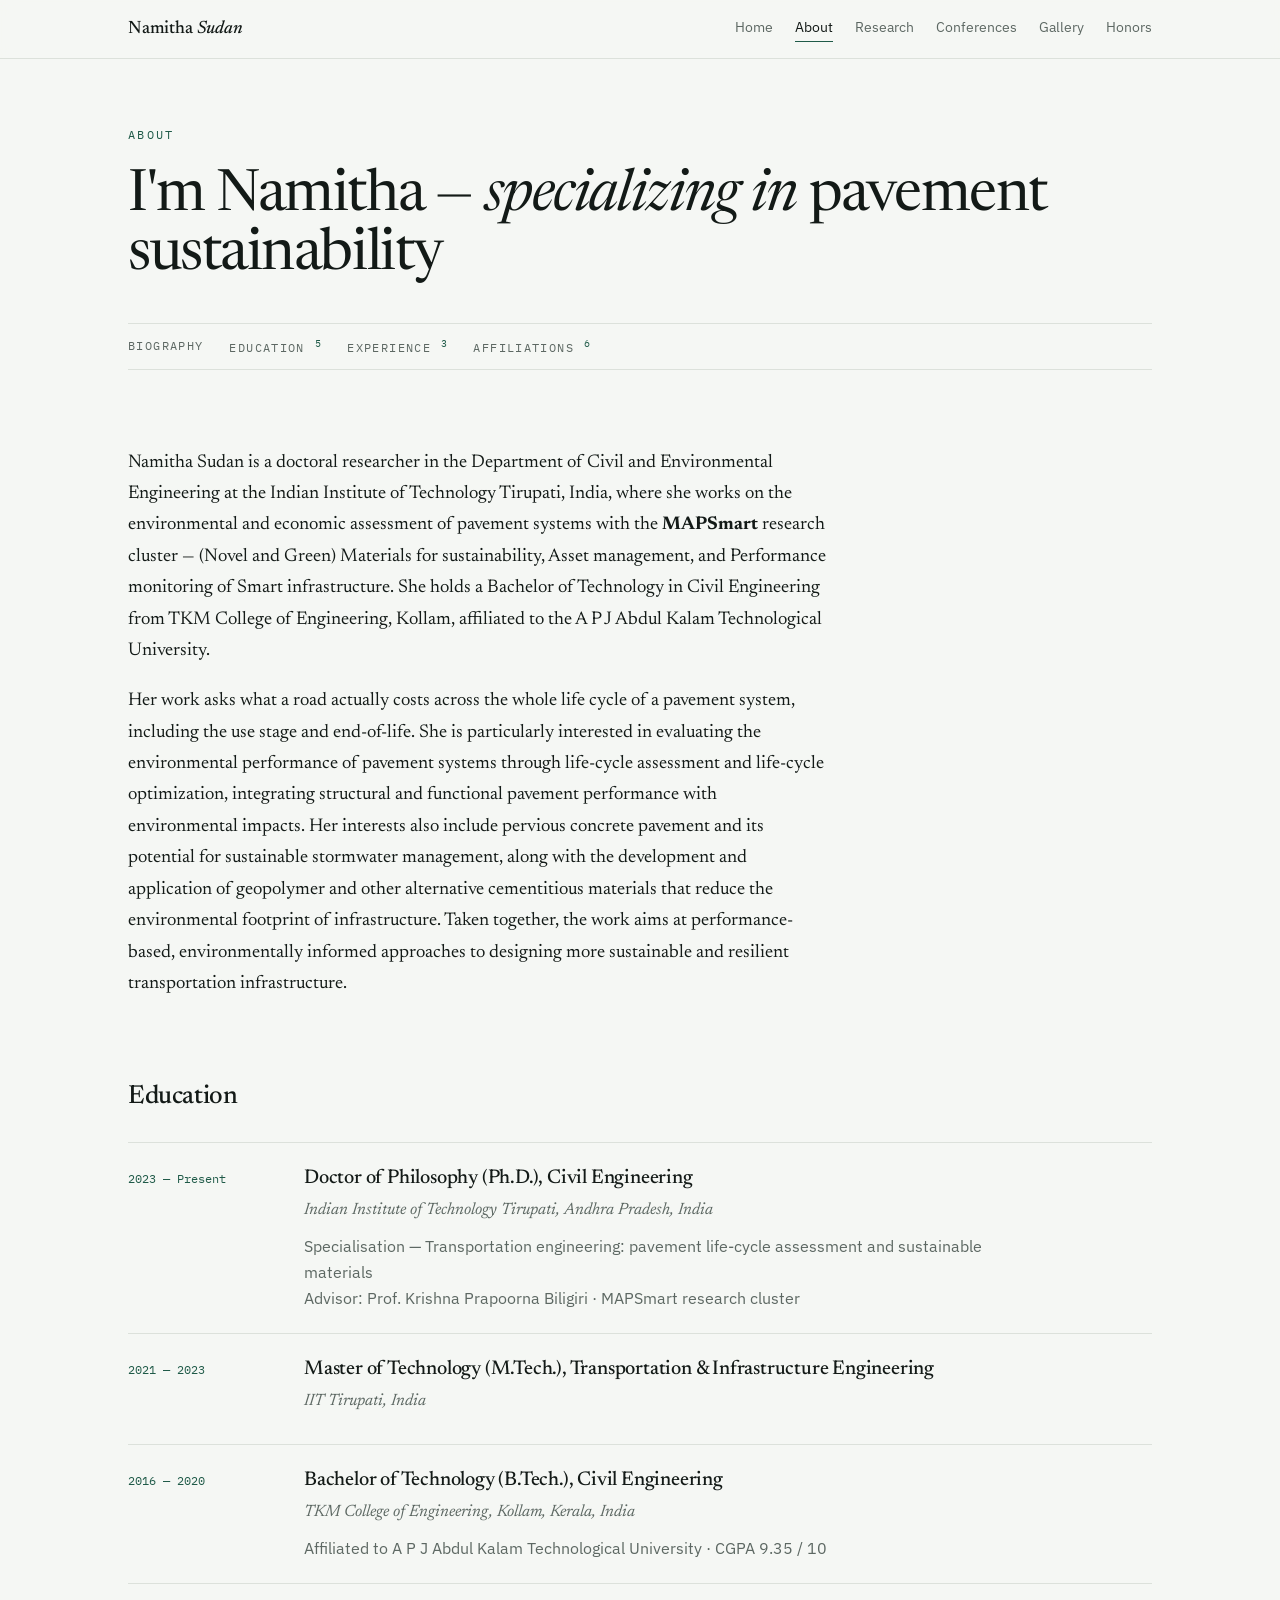
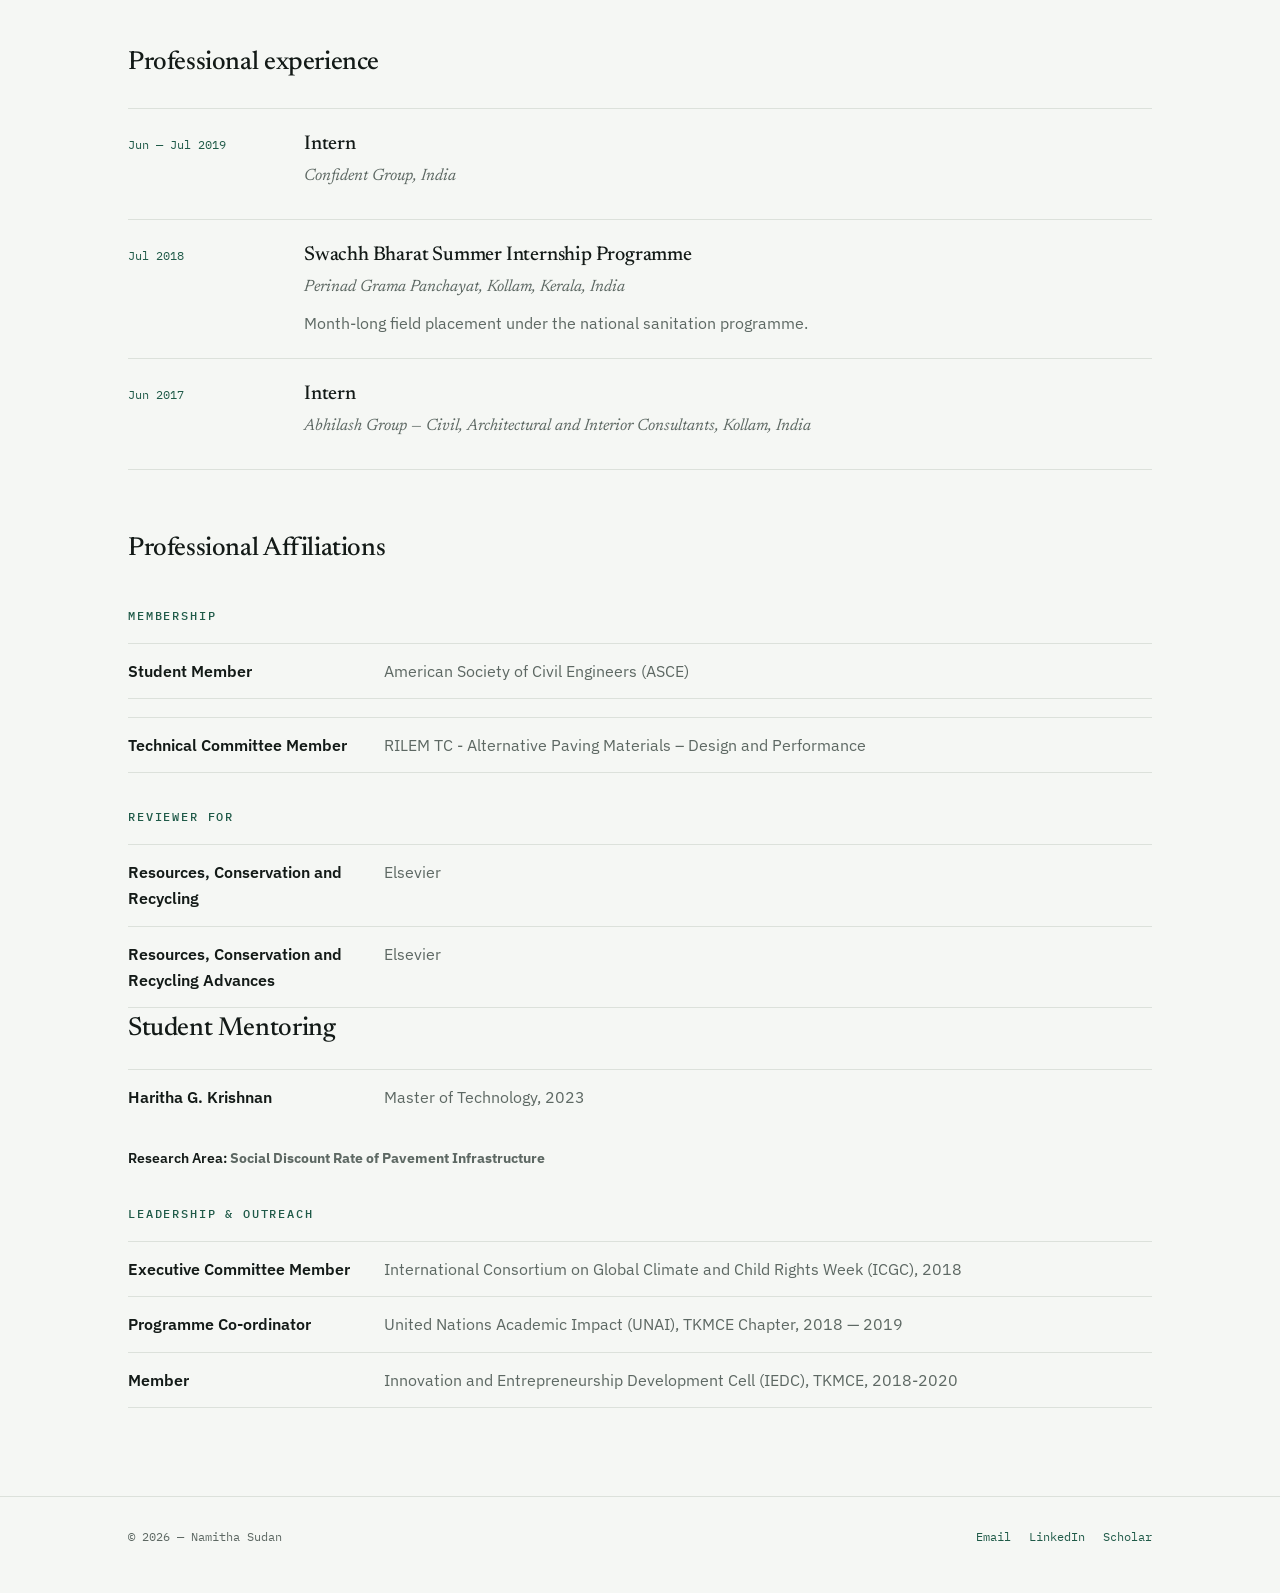
==== commit 2a7a6183: "Update about.html" ====
--- a/about.html
+++ b/about.html
@@ -119,7 +119,7 @@
       <li><strong>Resources, Conservation and Recycling</strong> <span>Elsevier</span></li>
       <li><strong>Resources, Conservation and Recycling Advances</strong> <span>Elsevier</span></li>
     </ul>
-    <h3 class="sub">Student Mentoring</h4>
+    <h3 class="sec">Student Mentoring</h3>
     <ul class="pairs">
       <li><strong>Haritha G. Krishnan</strong> <span>Master of Technology, 2023</span></li>
       <h5 class="note"><strong>Research Area:</strong> <span> Social Discount Rate of Pavement Infrastructure<span></h5>
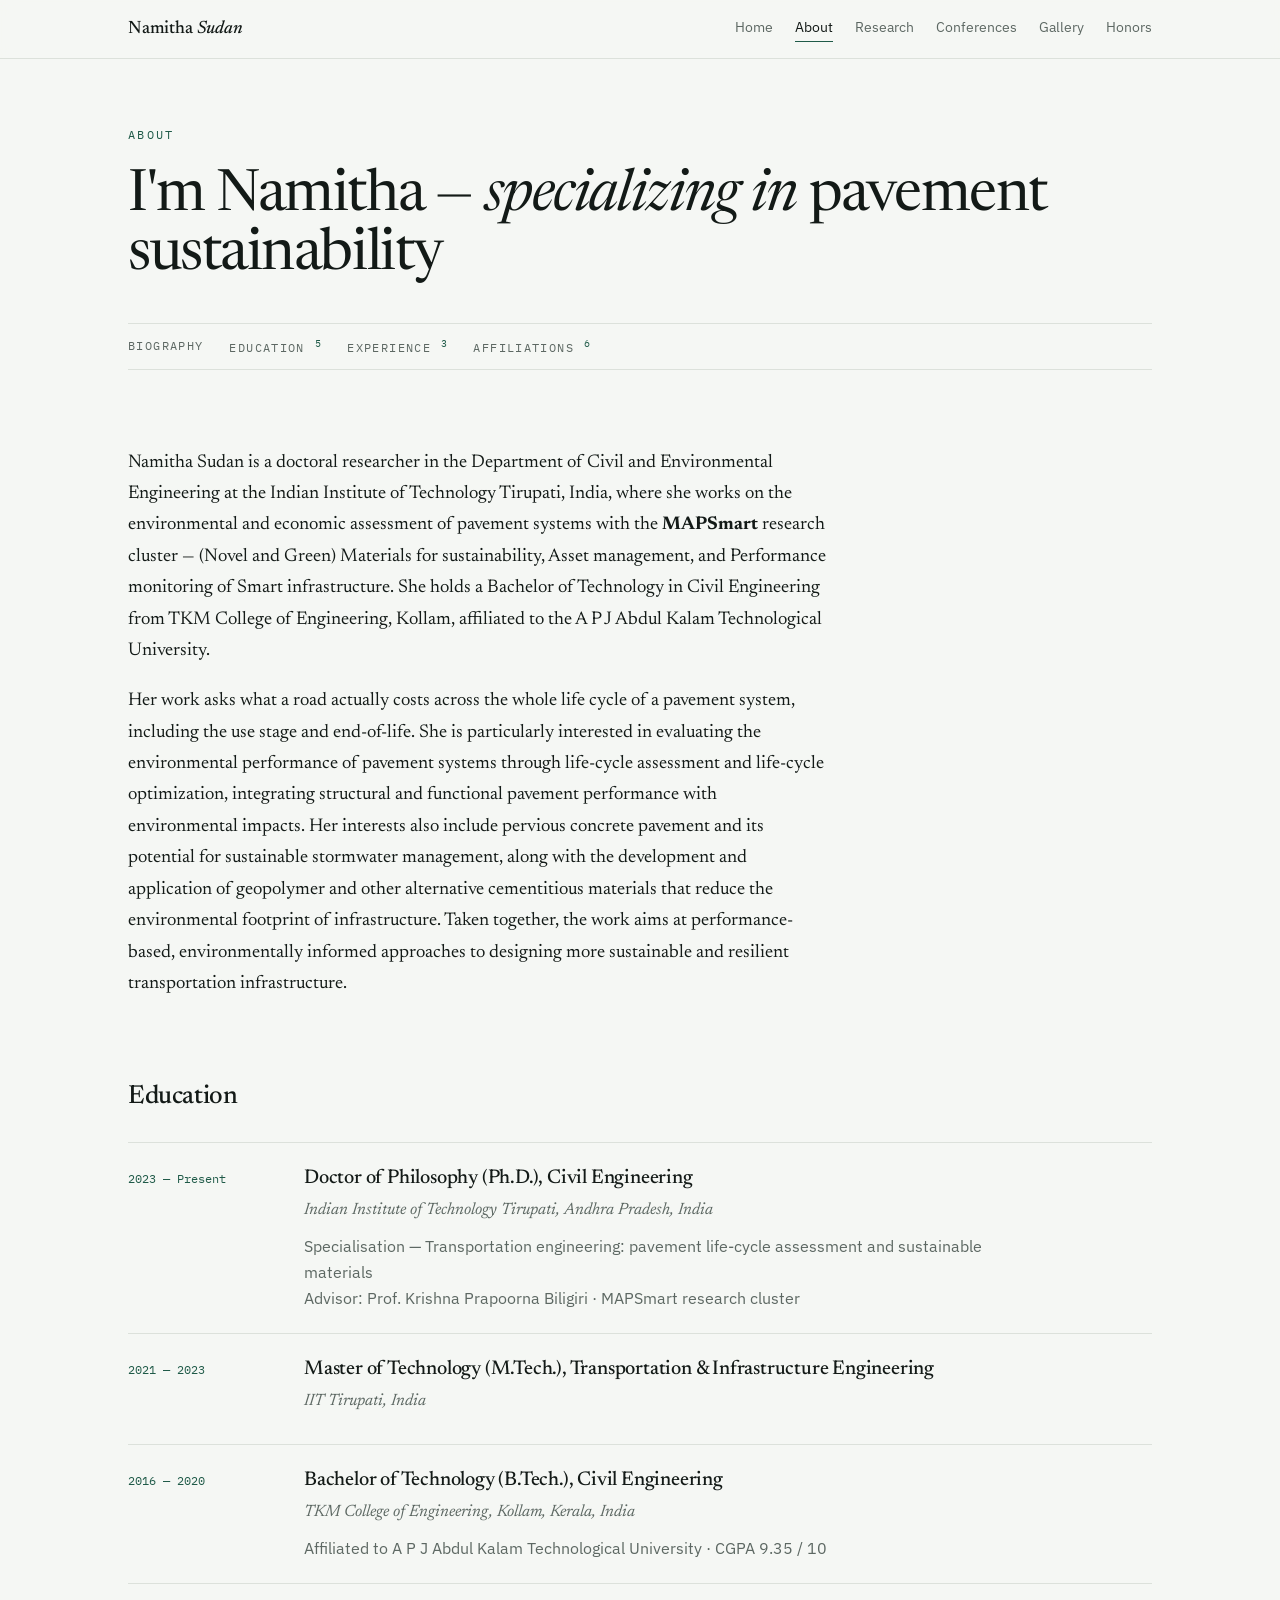
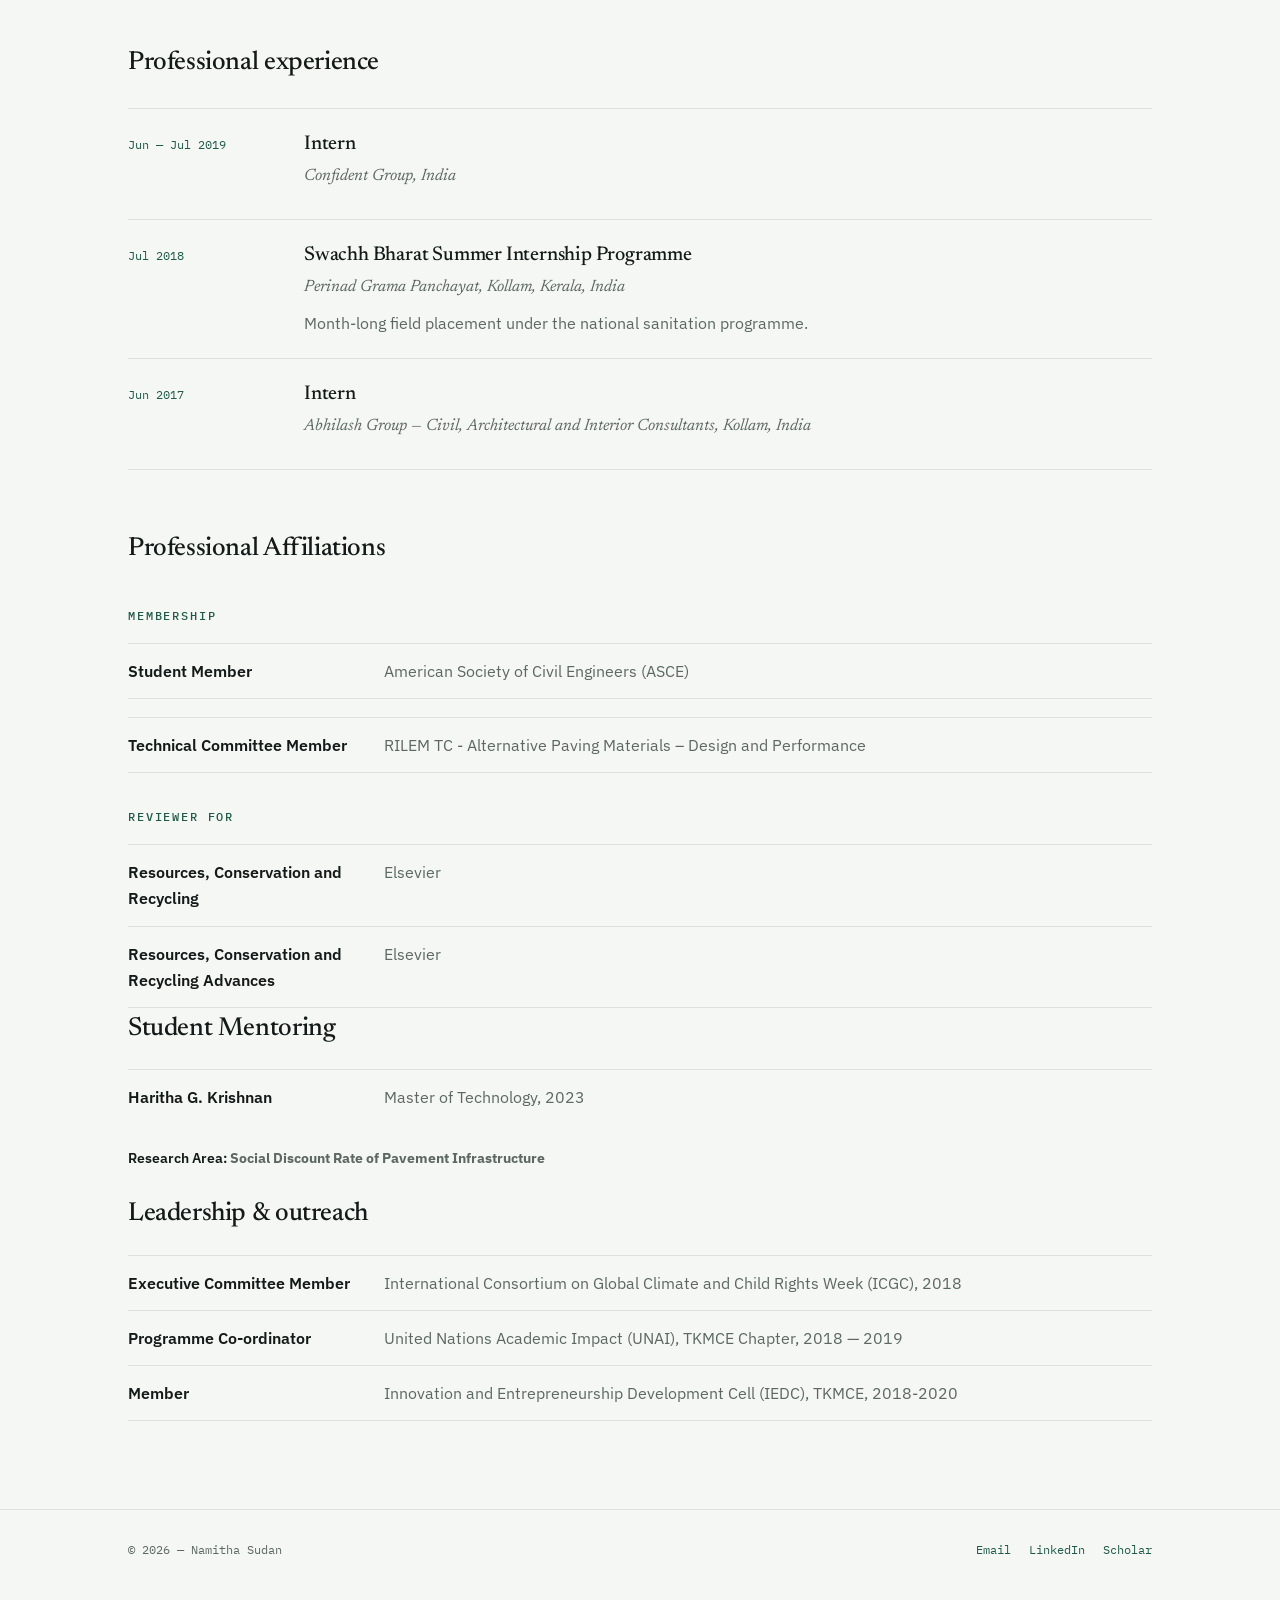
==== commit ca237a1e: "Update about.html" ====
--- a/about.html
+++ b/about.html
@@ -124,7 +124,7 @@
       <li><strong>Haritha G. Krishnan</strong> <span>Master of Technology, 2023</span></li>
       <h5 class="note"><strong>Research Area:</strong> <span> Social Discount Rate of Pavement Infrastructure<span></h5>
     </ul>
-    <h4 class="sub">Leadership &amp; outreach</h4>
+    <h3 class="sec">Leadership &amp; outreach</h3>
     <ul class="pairs">
       <li><strong>Executive Committee Member</strong> <span>International Consortium on Global Climate and Child Rights Week (ICGC), 2018</span></li>
       <li><strong>Programme Co-ordinator</strong> <span>United Nations Academic Impact (UNAI), TKMCE Chapter, 2018 — 2019</span></li>
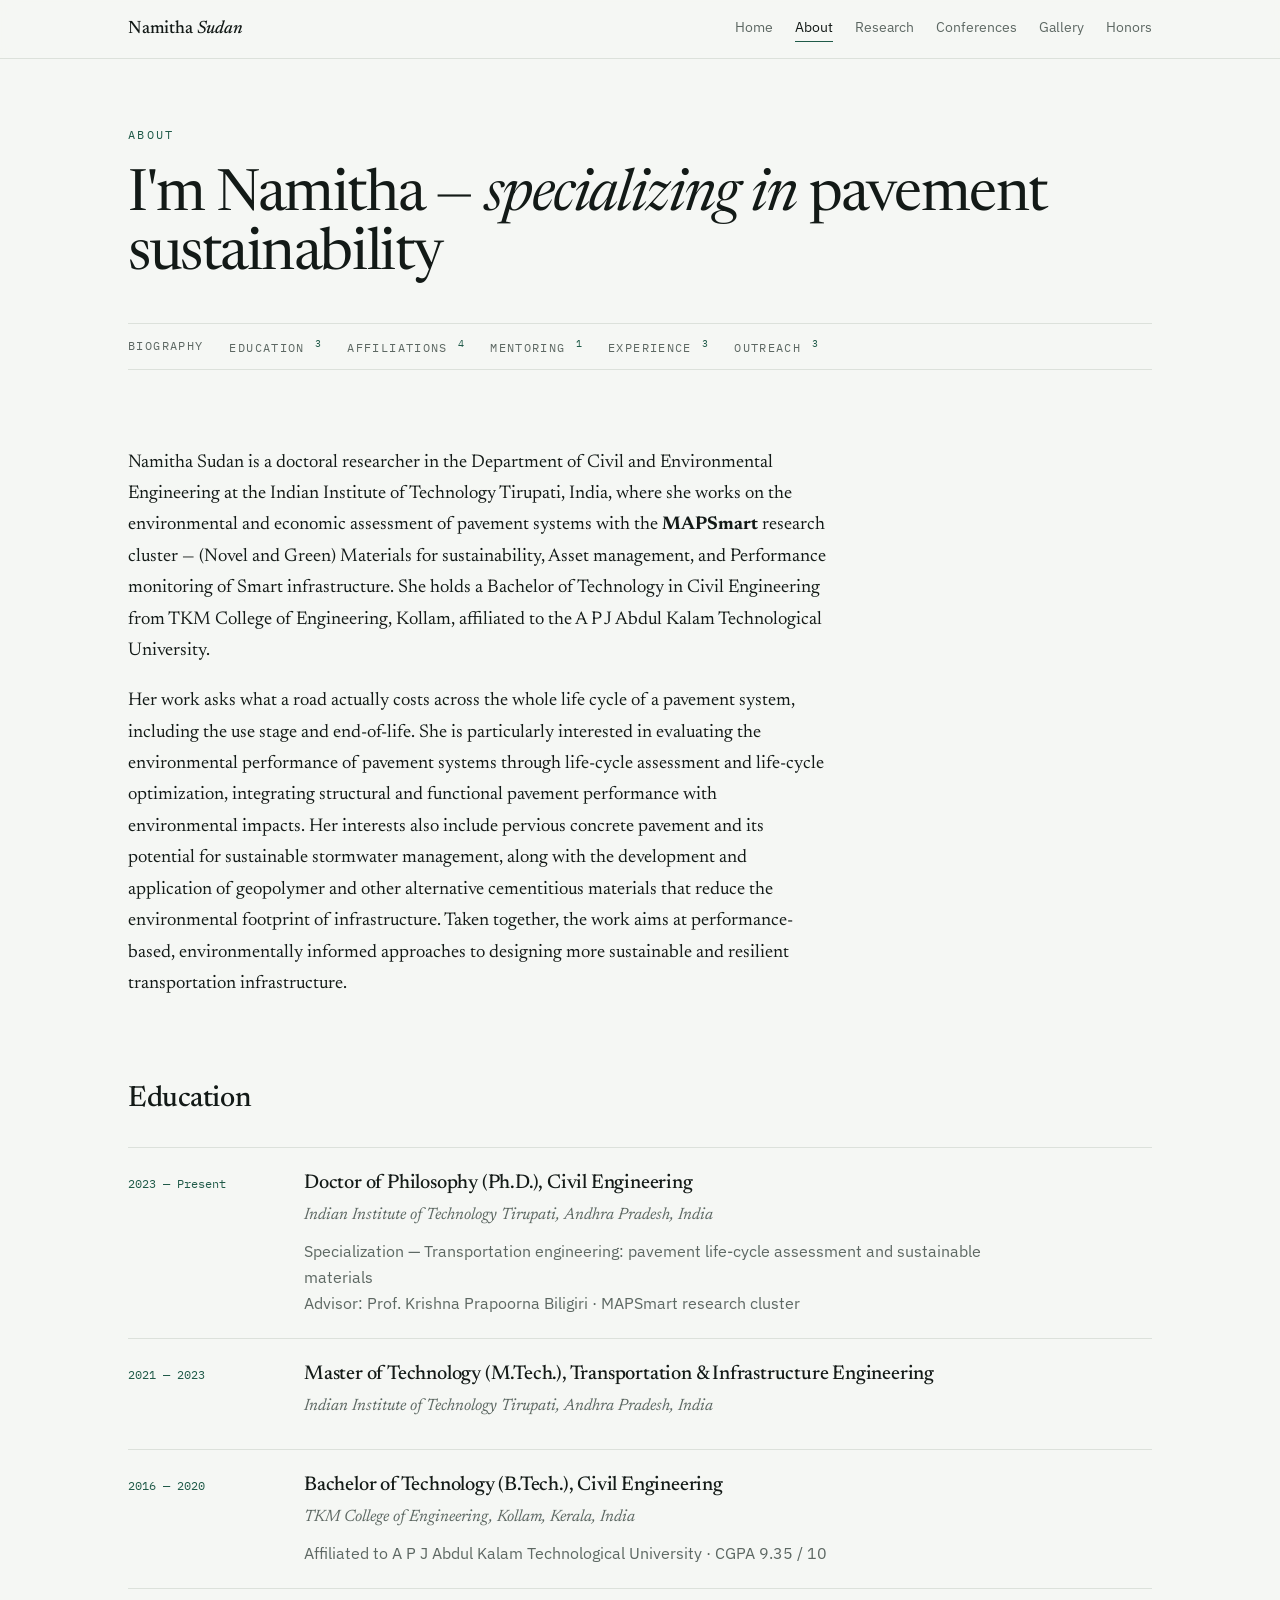
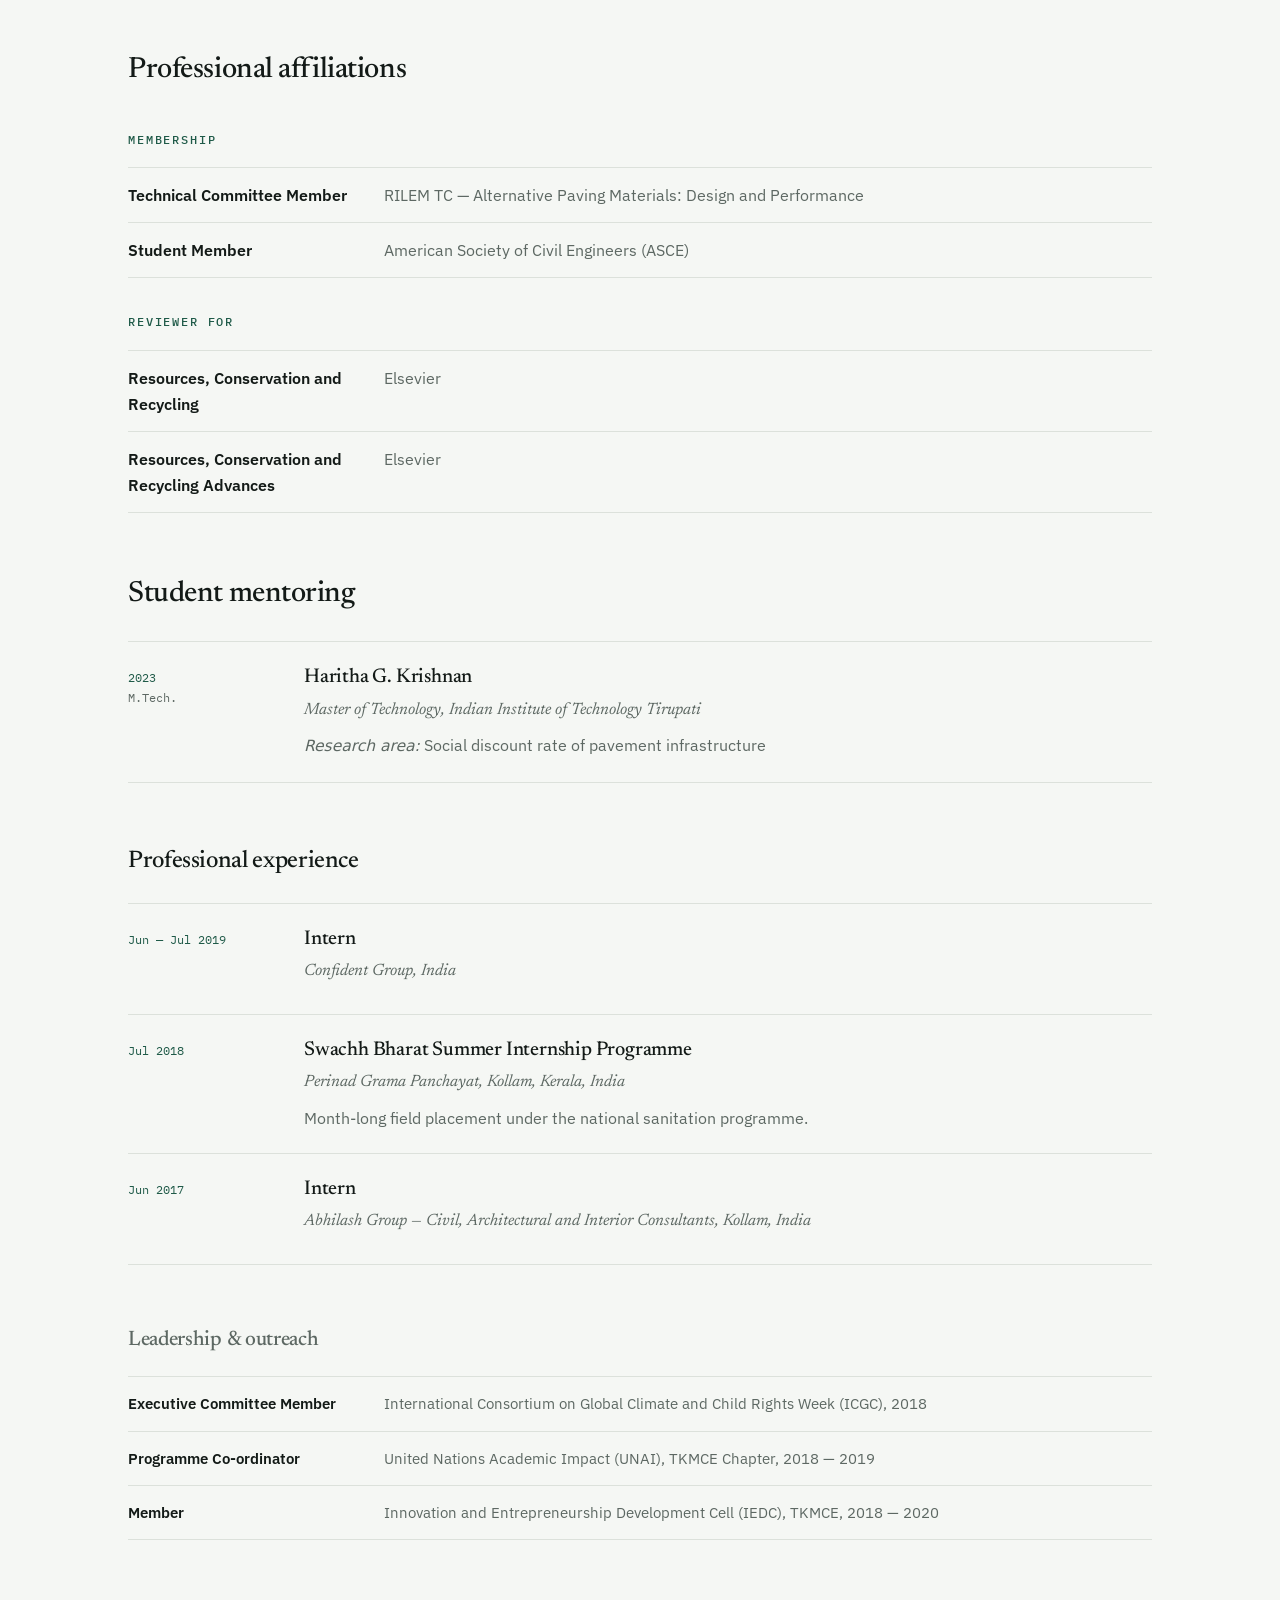
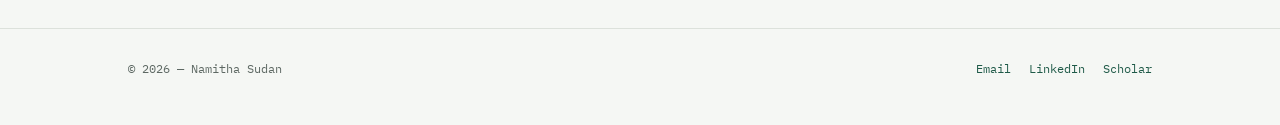
==== commit 467e50d1: "Add files via upload" ====
--- a/about.html
+++ b/about.html
@@ -4,11 +4,22 @@
 <meta charset="utf-8">
 <meta name="viewport" content="width=device-width, initial-scale=1">
 <title>About — Namitha Sudan</title>
-<meta name="description" content="Biography, education, experience and professional affiliations of Namitha Sudan, civil engineering researcher.">
+<meta name="description" content="Biography, education, professional affiliations and experience of Namitha Sudan, civil engineering researcher.">
 <link rel="preconnect" href="https://fonts.googleapis.com">
 <link rel="preconnect" href="https://fonts.gstatic.com" crossorigin>
 <link href="https://fonts.googleapis.com/css2?family=IBM+Plex+Mono:wght@400;500&family=IBM+Plex+Sans:wght@400;500;600&family=Newsreader:ital,opsz,wght@0,6..72,300..600;1,6..72,300..600&display=swap" rel="stylesheet">
 <link rel="stylesheet" href="style.css">
+
+<!-- Heading sizes graded by importance, this page only.
+     .sec        = primary sections (Education, Affiliations, Mentoring)
+     .sec.mid    = secondary  (Experience)
+     .sec.minor  = supporting (Leadership & outreach) -->
+<style>
+  h3.sec{font-size:29px}
+  h3.sec.mid{font-size:24px}
+  h3.sec.minor{font-size:21px;color:var(--graphite)}
+  .sec.minor + .pairs li{font-size:15px}
+</style>
 </head>
 <body>
 
@@ -33,9 +44,11 @@
 
     <nav class="contents" aria-label="On this page">
       <a href="#bio">Biography</a>
-      <a href="#education">Education <sup>5</sup></a>
+      <a href="#education">Education <sup>3</sup></a>
+      <a href="#affiliations">Affiliations <sup>4</sup></a>
+      <a href="#mentoring">Mentoring <sup>1</sup></a>
       <a href="#experience">Experience <sup>3</sup></a>
-      <a href="#affiliations">Affiliations <sup>6</sup></a>
+      <a href="#outreach">Outreach <sup>3</sup></a>
     </nav>
   </div>
 
@@ -44,6 +57,7 @@
     <p>Her work asks what a road actually costs across the whole life cycle of a pavement system, including the use stage and end-of-life. She is particularly interested in evaluating the environmental performance of pavement systems through life-cycle assessment and life-cycle optimization, integrating structural and functional pavement performance with environmental impacts. Her interests also include pervious concrete pavement and its potential for sustainable stormwater management, along with the development and application of geopolymer and other alternative cementitious materials that reduce the environmental footprint of infrastructure. Taken together, the work aims at performance-based, environmentally informed approaches to designing more sustainable and resilient transportation infrastructure.</p>
   </section>
 
+  <!-- ============ EDUCATION ============ -->
   <section id="education">
     <h3 class="sec">Education</h3>
     <ul class="entries">
@@ -52,15 +66,14 @@
         <div class="body">
           <h5>Doctor of Philosophy (Ph.D.), Civil Engineering</h5>
           <p class="where">Indian Institute of Technology Tirupati, Andhra Pradesh, India</p>
-          <p class="note">Specialisation — Transportation engineering: pavement life-cycle assessment and sustainable materials<br>Advisor: Prof. Krishna Prapoorna Biligiri · MAPSmart research cluster</p>
+          <p class="note">Specialization — Transportation engineering: pavement life-cycle assessment and sustainable materials<br>Advisor: Prof. Krishna Prapoorna Biligiri · MAPSmart research cluster</p>
         </div>
       </li>
       <li>
         <div class="meta">2021 — 2023</div>
         <div class="body">
-          <h5>Master of Technology (M.Tech.), Transportation & Infrastructure Engineering</h5>
-          <!-- EDIT: add your M.Tech institution, specialisation and supervisor here -->
-          <p class="where">IIT Tirupati, India</p>
+          <h5>Master of Technology (M.Tech.), Transportation &amp; Infrastructure Engineering</h5>
+          <p class="where">Indian Institute of Technology Tirupati, Andhra Pradesh, India</p>
         </div>
       </li>
       <li>
@@ -71,12 +84,44 @@
           <p class="note">Affiliated to A P J Abdul Kalam Technological University · CGPA 9.35 / 10</p>
         </div>
       </li>
+    </ul>
+  </section>
+
+  <!-- ============ PROFESSIONAL AFFILIATIONS ============ -->
+  <section id="affiliations">
+    <h3 class="sec">Professional affiliations</h3>
+
+    <h4 class="sub">Membership</h4>
+    <ul class="pairs">
+      <li><strong>Technical Committee Member</strong> <span>RILEM TC — Alternative Paving Materials: Design and Performance</span></li>
+      <li><strong>Student Member</strong> <span>American Society of Civil Engineers (ASCE)</span></li>
+    </ul>
+
+    <h4 class="sub">Reviewer for</h4>
+    <ul class="pairs">
+      <li><strong>Resources, Conservation and Recycling</strong> <span>Elsevier</span></li>
+      <li><strong>Resources, Conservation and Recycling Advances</strong> <span>Elsevier</span></li>
+    </ul>
+  </section>
+
+  <!-- ============ STUDENT MENTORING ============ -->
+  <section id="mentoring">
+    <h3 class="sec">Student mentoring</h3>
+    <ul class="entries">
+      <li>
+        <div class="meta">2023<span>M.Tech.</span></div>
+        <div class="body">
+          <h5>Haritha G. Krishnan</h5>
+          <p class="where">Master of Technology, Indian Institute of Technology Tirupati</p>
+          <p class="note"><em>Research area:</em> Social discount rate of pavement infrastructure</p>
+        </div>
       </li>
     </ul>
   </section>
 
+  <!-- ============ PROFESSIONAL EXPERIENCE ============ -->
   <section id="experience">
-    <h3 class="sec">Professional experience</h3>
+    <h3 class="sec mid">Professional experience</h3>
     <ul class="entries">
       <li>
         <div class="meta">Jun — Jul 2019</div>
@@ -103,32 +148,13 @@
     </ul>
   </section>
 
-  <section id="affiliations">
-    <h3 class="sec">Professional Affiliations</h3>
-
-    <h4 class="sub">Membership</h4>
-    <ul class="pairs">
-      <li><strong>Student Member</strong> <span>American Society of Civil Engineers (ASCE)</span></li>
-    </ul>
-    <ul class="pairs">
-      <li><strong>Technical Committee Member</strong> <span>RILEM TC - Alternative Paving Materials – Design and Performance</span></li>
-    </ul>
-
-    <h4 class="sub">Reviewer for</h4>
-    <ul class="pairs">
-      <li><strong>Resources, Conservation and Recycling</strong> <span>Elsevier</span></li>
-      <li><strong>Resources, Conservation and Recycling Advances</strong> <span>Elsevier</span></li>
-    </ul>
-    <h3 class="sec">Student Mentoring</h3>
-    <ul class="pairs">
-      <li><strong>Haritha G. Krishnan</strong> <span>Master of Technology, 2023</span></li>
-      <h5 class="note"><strong>Research Area:</strong> <span> Social Discount Rate of Pavement Infrastructure<span></h5>
-    </ul>
-    <h3 class="sec">Leadership &amp; outreach</h3>
+  <!-- ============ LEADERSHIP & OUTREACH ============ -->
+  <section id="outreach">
+    <h3 class="sec minor">Leadership &amp; outreach</h3>
     <ul class="pairs">
       <li><strong>Executive Committee Member</strong> <span>International Consortium on Global Climate and Child Rights Week (ICGC), 2018</span></li>
       <li><strong>Programme Co-ordinator</strong> <span>United Nations Academic Impact (UNAI), TKMCE Chapter, 2018 — 2019</span></li>
-      <li><strong>Member</strong> <span>Innovation and Entrepreneurship Development Cell (IEDC), TKMCE, 2018-2020</span></li>
+      <li><strong>Member</strong> <span>Innovation and Entrepreneurship Development Cell (IEDC), TKMCE, 2018 — 2020</span></li>
     </ul>
   </section>
 </main>
